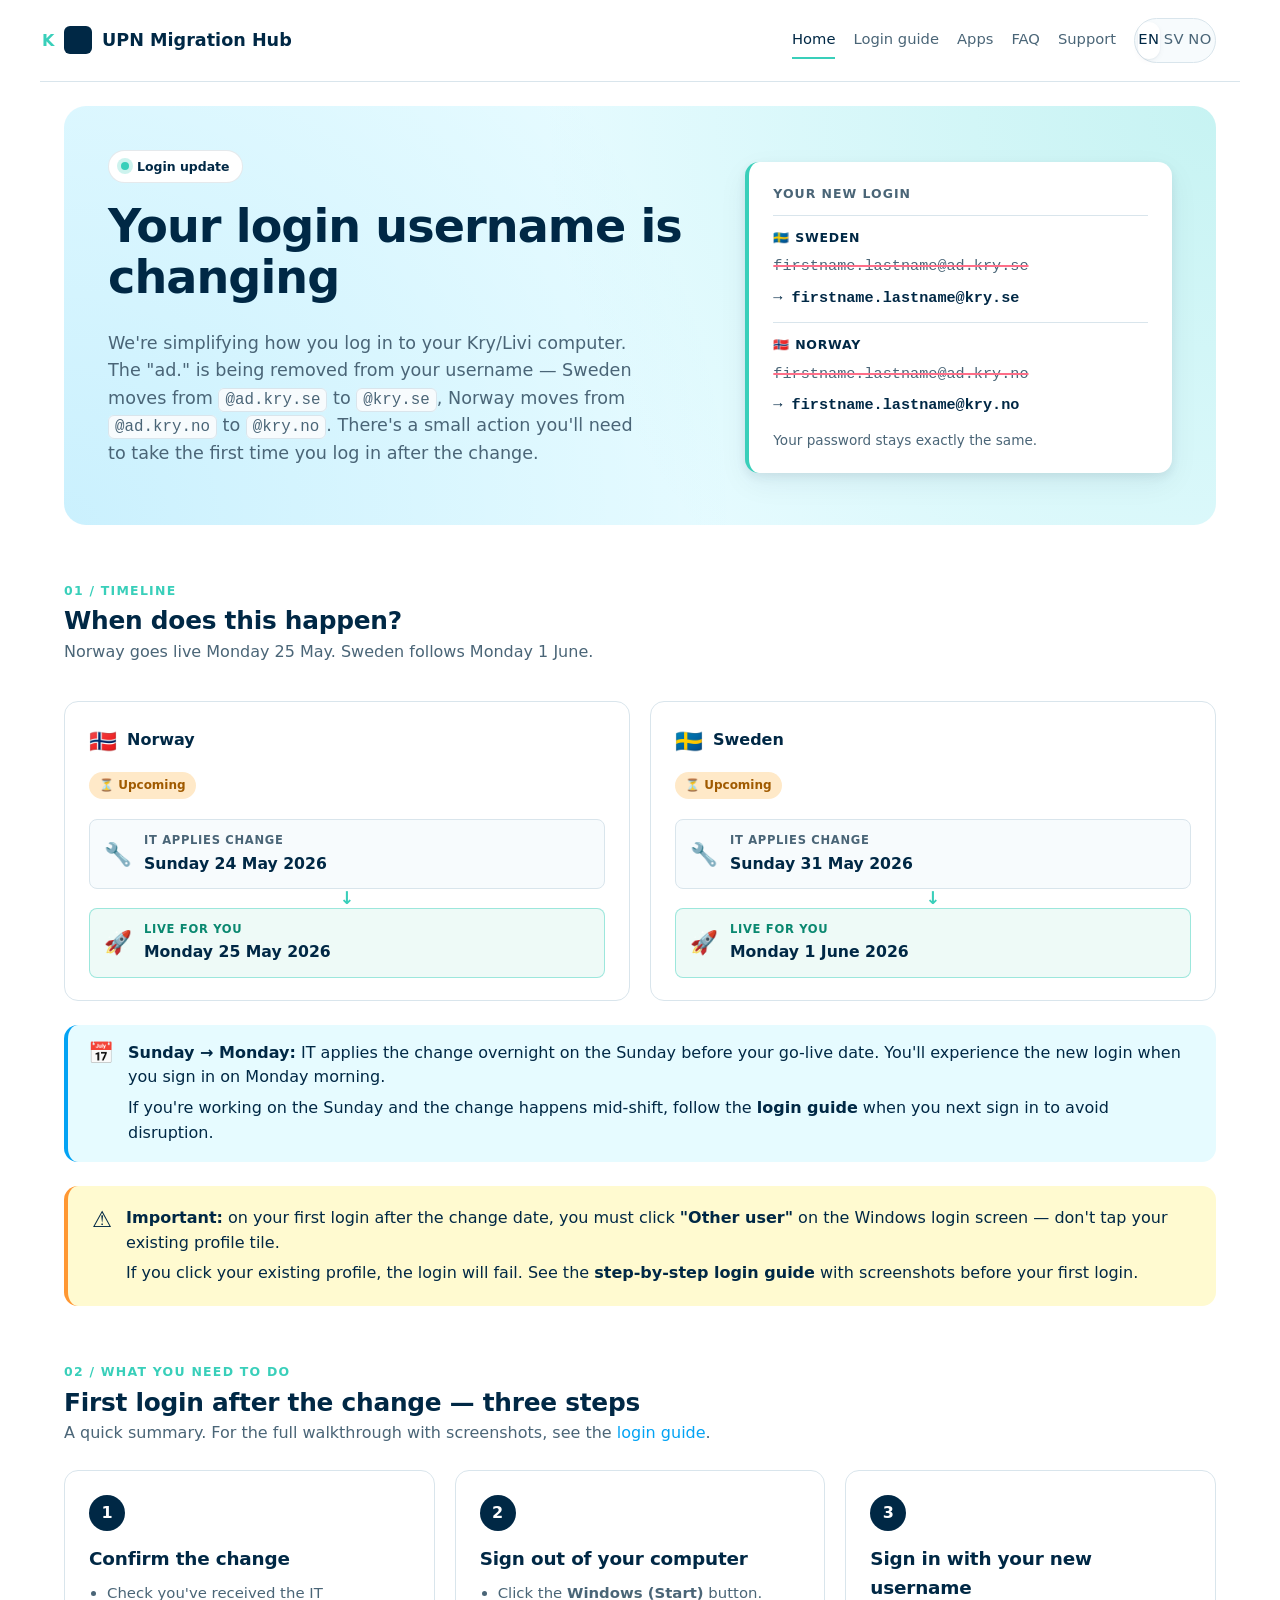
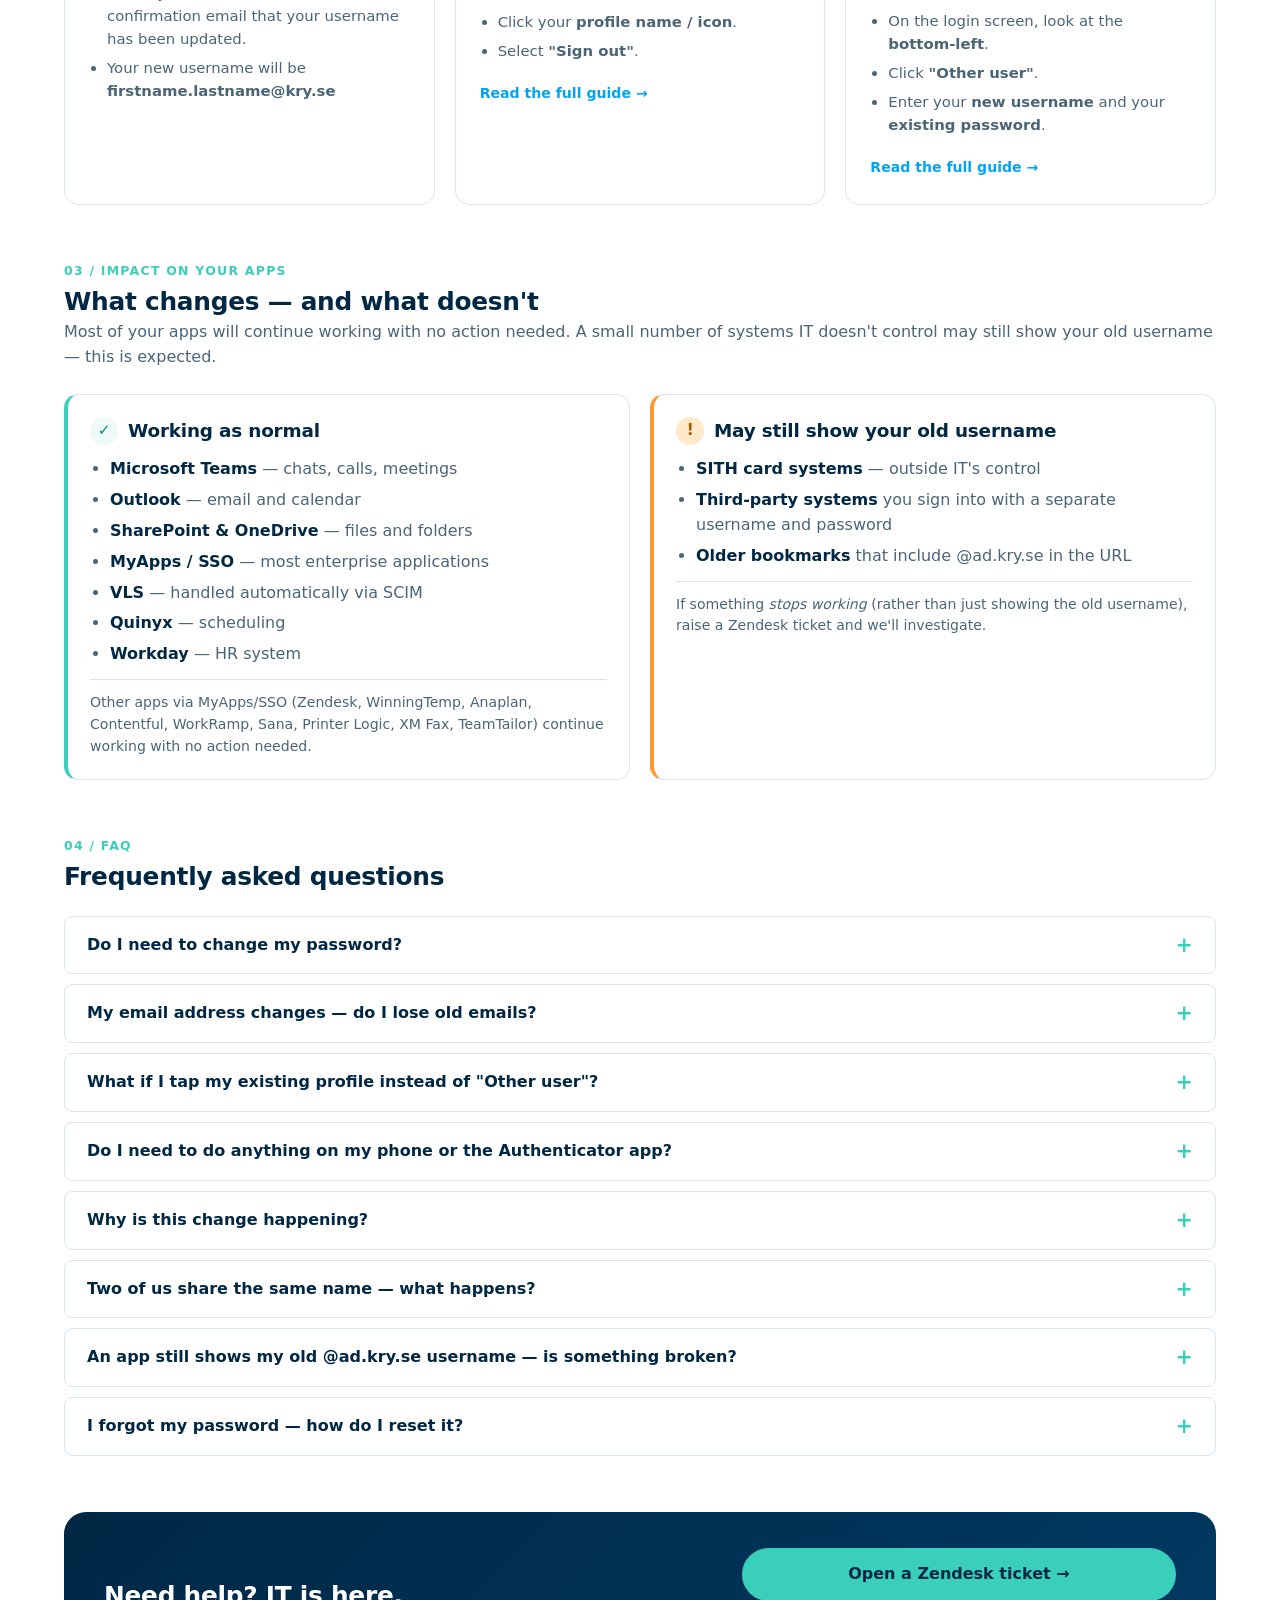
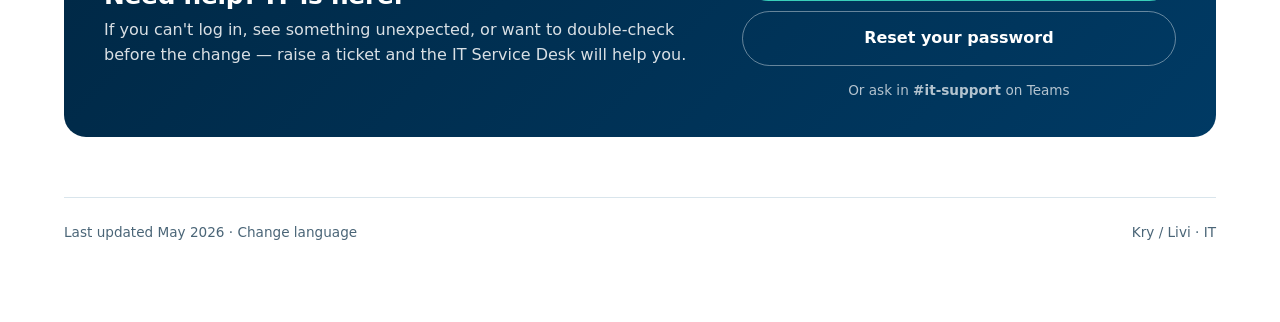
==== en/index.html @ 5ff1e895 "Build multilang UPN migration hub (EN / SV / NO) Restructured from a single English page into a prop" ====
<!DOCTYPE html>
<html lang="en">
<head>
<meta charset="UTF-8" />
<meta name="viewport" content="width=device-width, initial-scale=1.0" />
<title>Your login is changing — UPN Migration Hub | Kry/Livi</title>
<meta name="description" content="Information about Kry/Livi's UPN migration: what's changing, when it happens, and what you need to do." />
<meta name="robots" content="noindex,nofollow" />
<link rel="stylesheet" href="../assets/css/site.css" />
</head>
<body data-page="home" data-lang="en">

<nav class="site-nav">
  <a href="./" class="brand">UPN Migration Hub</a>
  <div class="nav-links">
    <a href="./" class="nav-home">Home</a>
    <a href="./login-guide.html" class="nav-login">Login guide</a>
    <a href="#systems">Apps</a>
    <a href="#faq">FAQ</a>
    <a href="#support">Support</a>
    <span class="lang-toggle" role="group" aria-label="Language">
      <a href="../en/" class="active">EN</a>
      <a href="../sv/">SV</a>
      <a href="../no/">NO</a>
    </span>
  </div>
</nav>

<div class="page-wrap">

  <!-- HERO -->
  <header class="hero">
    <div class="hero-grid">
      <div>
        <div class="eyebrow">Login update</div>
        <h1>Your login username is changing</h1>
        <p class="lead">
          We're simplifying how you log in to your Kry/Livi computer. The "ad." is being removed from your username — Sweden moves from <code>@ad.kry.se</code> to <code>@kry.se</code>, Norway moves from <code>@ad.kry.no</code> to <code>@kry.no</code>. There's a small action you'll need to take the first time you log in after the change.
        </p>
      </div>
      <div class="hero-key">
        <div class="label-row">Your new login</div>
        <div class="market-group">
          <div class="market-label">🇸🇪 Sweden</div>
          <div class="upn-line old">firstname.lastname@ad.kry.se</div>
          <div class="upn-line new">→ firstname.lastname@kry.se</div>
        </div>
        <div class="market-group">
          <div class="market-label">🇳🇴 Norway</div>
          <div class="upn-line old">firstname.lastname@ad.kry.no</div>
          <div class="upn-line new">→ firstname.lastname@kry.no</div>
        </div>
        <p class="pwd-note">Your password stays exactly the same.</p>
      </div>
    </div>
  </header>

  <!-- TIMELINE -->
  <section id="timeline">
    <div class="section-head">
      <div class="num">01 / TIMELINE</div>
      <h2>When does this happen?</h2>
      <p class="sub">Norway goes live Monday 25 May. Sweden follows Monday 1 June.</p>
    </div>

    <div class="status-row">
      <div class="country-card">
        <div class="flag-row">
          <span class="flag">🇳🇴</span>
          <span class="country-name">Norway</span>
        </div>
        <span class="status-pill">⏳ Upcoming</span>
        <div class="event-stack">
          <div class="event">
            <span class="event-icon">🔧</span>
            <div class="event-text">
              <span class="event-label">IT applies change</span>
              <span class="event-date">Sunday 24 May 2026</span>
            </div>
          </div>
          <div class="event-arrow">↓</div>
          <div class="event live">
            <span class="event-icon">🚀</span>
            <div class="event-text">
              <span class="event-label">Live for you</span>
              <span class="event-date">Monday 25 May 2026</span>
            </div>
          </div>
        </div>
      </div>
      <div class="country-card">
        <div class="flag-row">
          <span class="flag">🇸🇪</span>
          <span class="country-name">Sweden</span>
        </div>
        <span class="status-pill">⏳ Upcoming</span>
        <div class="event-stack">
          <div class="event">
            <span class="event-icon">🔧</span>
            <div class="event-text">
              <span class="event-label">IT applies change</span>
              <span class="event-date">Sunday 31 May 2026</span>
            </div>
          </div>
          <div class="event-arrow">↓</div>
          <div class="event live">
            <span class="event-icon">🚀</span>
            <div class="event-text">
              <span class="event-label">Live for you</span>
              <span class="event-date">Monday 1 June 2026</span>
            </div>
          </div>
        </div>
      </div>
    </div>

    <!-- SUNDAY/MONDAY NOTE -->
    <div class="info-note">
      <span class="info-note-icon">📅</span>
      <div>
        <p><strong>Sunday → Monday:</strong> IT applies the change overnight on the Sunday before your go-live date. You'll experience the new login when you sign in on Monday morning.</p>
        <p>If you're working on the Sunday and the change happens mid-shift, follow the <a href="./login-guide.html"><strong>login guide</strong></a> when you next sign in to avoid disruption.</p>
      </div>
    </div>
  </section>

  <!-- IMPORTANT CALLOUT -->
  <div class="callout">
    <span class="callout-icon">⚠️</span>
    <div>
      <p><strong>Important:</strong> on your first login after the change date, you must click <strong>"Other user"</strong> on the Windows login screen — don't tap your existing profile tile.</p>
      <p>If you click your existing profile, the login will fail. See the <a href="./login-guide.html"><strong>step-by-step login guide</strong></a> with screenshots before your first login.</p>
    </div>
  </div>

  <!-- ACTION STEPS -->
  <section id="steps">
    <div class="section-head">
      <div class="num">02 / WHAT YOU NEED TO DO</div>
      <h2>First login after the change — three steps</h2>
      <p class="sub">A quick summary. For the full walkthrough with screenshots, see the <a href="./login-guide.html">login guide</a>.</p>
    </div>

    <div class="steps">

      <div class="step">
        <div class="step-num">1</div>
        <h3>Confirm the change</h3>
        <ul>
          <li>Check you've received the IT confirmation email that your username has been updated.</li>
          <li>Your new username will be <strong>firstname.lastname@kry.se</strong></li>
        </ul>
      </div>

      <div class="step">
        <div class="step-num">2</div>
        <h3>Sign out of your computer</h3>
        <ul>
          <li>Click the <strong>Windows (Start)</strong> button.</li>
          <li>Click your <strong>profile name / icon</strong>.</li>
          <li>Select <strong>"Sign out"</strong>.</li>
        </ul>
        <a class="read-more" href="./login-guide.html#step-2">Read the full guide →</a>
      </div>

      <div class="step">
        <div class="step-num">3</div>
        <h3>Sign in with your new username</h3>
        <ul>
          <li>On the login screen, look at the <strong>bottom-left</strong>.</li>
          <li>Click <strong>"Other user"</strong>.</li>
          <li>Enter your <strong>new username</strong> and your <strong>existing password</strong>.</li>
        </ul>
        <a class="read-more" href="./login-guide.html#step-3">Read the full guide →</a>
      </div>

    </div>
  </section>

  <!-- APP IMPACT -->
  <section id="systems">
    <div class="section-head">
      <div class="num">03 / IMPACT ON YOUR APPS</div>
      <h2>What changes — and what doesn't</h2>
      <p class="sub">Most of your apps will continue working with no action needed. A small number of systems IT doesn't control may still show your old username — this is expected.</p>
    </div>

    <div class="impact-grid">
      <div class="impact-card good">
        <h3>
          <span class="impact-icon">✓</span>
          Working as normal
        </h3>
        <ul>
          <li><strong>Microsoft Teams</strong> — chats, calls, meetings</li>
          <li><strong>Outlook</strong> — email and calendar</li>
          <li><strong>SharePoint &amp; OneDrive</strong> — files and folders</li>
          <li><strong>MyApps / SSO</strong> — most enterprise applications</li>
          <li><strong>VLS</strong> — handled automatically via SCIM</li>
          <li><strong>Quinyx</strong> — scheduling</li>
          <li><strong>Workday</strong> — HR system</li>
        </ul>
        <p class="note">Other apps via MyApps/SSO (Zendesk, WinningTemp, Anaplan, Contentful, WorkRamp, Sana, Printer Logic, XM Fax, TeamTailor) continue working with no action needed.</p>
      </div>

      <div class="impact-card warn">
        <h3>
          <span class="impact-icon">!</span>
          May still show your old username
        </h3>
        <ul>
          <li><strong>SITH card systems</strong> — outside IT's control</li>
          <li><strong>Third-party systems</strong> you sign into with a separate username and password</li>
          <li><strong>Older bookmarks</strong> that include @ad.kry.se in the URL</li>
        </ul>
        <p class="note">If something <em>stops working</em> (rather than just showing the old username), raise a Zendesk ticket and we'll investigate.</p>
      </div>
    </div>
  </section>

  <!-- FAQ -->
  <section id="faq">
    <div class="section-head">
      <div class="num">04 / FAQ</div>
      <h2>Frequently asked questions</h2>
    </div>

    <div class="faq-list">

      <details class="faq-item">
        <summary>Do I need to change my password?</summary>
        <div class="faq-body">No. Your password stays exactly the same. Only the part after the "@" symbol in your username changes. If you do need to reset your password at any point, you can use <a href="https://aka.ms/sspr" target="_top" rel="noopener">Self-Service Password Reset (aka.ms/sspr)</a>.</div>
      </details>

      <details class="faq-item">
        <summary>My email address changes — do I lose old emails?</summary>
        <div class="faq-body">No. Your mailbox, calendar, contacts and all historic emails are kept. The old <code>@ad.kry.se</code> address is kept as a secondary address so emails sent to your old address will still arrive in the same inbox.</div>
      </details>

      <details class="faq-item">
        <summary>What if I tap my existing profile instead of "Other user"?</summary>
        <div class="faq-body">The login will fail. Sign out and start again — this time, click "Other user" at the bottom-left and enter your new username (<code>firstname.lastname@kry.se</code>). The full walkthrough with screenshots is on the <a href="./login-guide.html">login guide page</a>.</div>
      </details>

      <details class="faq-item">
        <summary>Do I need to do anything on my phone or the Authenticator app?</summary>
        <div class="faq-body">In most cases, no. You may be prompted to re-authenticate once in Teams or Outlook mobile — sign in with your new username when prompted.</div>
      </details>

      <details class="faq-item">
        <summary>Why is this change happening?</summary>
        <div class="faq-body">It simplifies your login: one consistent address (<code>@kry.se</code> / <code>@kry.no</code>) that matches your email. It also tidies up our identity setup behind the scenes, reducing confusion when working with external partners and connecting new applications.</div>
      </details>

      <details class="faq-item">
        <summary>Two of us share the same name — what happens?</summary>
        <div class="faq-body">A small number of users have a name conflict in the new domain. IT will contact you personally before your migration to agree the new username. You don't need to do anything until contacted.</div>
      </details>

      <details class="faq-item">
        <summary>An app still shows my old @ad.kry.se username — is something broken?</summary>
        <div class="faq-body">Probably not. Some third-party systems (especially anything outside Microsoft and your SSO) keep their own copy of your username. These can't always be updated by IT. If the app still works, no action is needed. If it stops working, raise a Zendesk ticket and we'll investigate.</div>
      </details>

      <details class="faq-item">
        <summary>I forgot my password — how do I reset it?</summary>
        <div class="faq-body">Use <a href="https://aka.ms/sspr" target="_top" rel="noopener">aka.ms/sspr</a> — Microsoft's Self-Service Password Reset. You'll verify via Authenticator app or backup method, then set a new password. Works whether your username is the old or new one.</div>
      </details>

    </div>
  </section>

  <!-- SUPPORT -->
  <section id="support">
    <div class="support-banner">
      <div>
        <h2>Need help? IT is here.</h2>
        <p>If you can't log in, see something unexpected, or want to double-check before the change — raise a ticket and the IT Service Desk will help you.</p>
      </div>
      <div class="support-cta">
        <a href="https://ask-it.kry.se/hc/en-us" target="_top" rel="noopener" class="btn">Open a Zendesk ticket →</a>
        <a href="https://aka.ms/sspr" target="_top" rel="noopener" class="btn btn-outline">Reset your password</a>
        <div class="teams-note">Or ask in <strong>#it-support</strong> on Teams</div>
      </div>
    </div>
  </section>

  <footer class="site-footer">
    <div>Last updated May 2026 · <a href="/?picker=1">Change language</a></div>
    <div>Kry / Livi · IT</div>
  </footer>

</div>

</body>
</html>
---- assets/css/site.css ----
/* =============================================================================
   Kry/Livi UPN Migration Hub — shared stylesheet
   Brand tokens lifted from upn_migration_hub.html mock.
   Used by /en/, /sv/, /no/ pages.
   ============================================================================= */

:root {
  /* Brand palette */
  --blue-900: #002845;
  --blue-500: #03A3F4;
  --blue-100: #E6FBFF;
  --primary-500: #39CFBA;
  --primary-100: #EEFAF7;
  --pink-500: #FE6F89;
  --orange-500: #FF9732;
  --orange-100: #FFE9C8;
  --yellow-100: #FFFAD0;
  --yellow-500: #FBD100;

  /* Surface + text */
  --text: #002845;
  --text-muted: #4a6577;
  --bg: #ffffff;
  --bg-soft: #f7fbfd;
  --border: #d9e5ec;

  /* Geometry */
  --radius-sm: 8px;
  --radius-md: 14px;
  --radius-lg: 22px;
  --shadow-sm: 0 1px 2px rgba(0, 40, 69, 0.06), 0 2px 6px rgba(0, 40, 69, 0.04);
  --shadow-md: 0 4px 10px rgba(0, 40, 69, 0.08), 0 10px 30px rgba(0, 40, 69, 0.06);

  /* Typography (no CDN fonts — system fallbacks only) */
  --font-display: "Inter Tight", "Segoe UI", system-ui, sans-serif;
  --font-body: "Inter", "Segoe UI", system-ui, sans-serif;
  --font-mono: "JetBrains Mono", "SF Mono", Consolas, monospace;
}

* { box-sizing: border-box; }
html, body {
  margin: 0;
  padding: 0;
  font-family: var(--font-body);
  color: var(--text);
  background: var(--bg);
  line-height: 1.55;
  -webkit-font-smoothing: antialiased;
}

h1, h2, h3, h4 {
  font-family: var(--font-display);
  font-weight: 600;
  letter-spacing: -0.01em;
  color: var(--blue-900);
  margin: 0 0 0.6em;
}
h1 { font-size: clamp(2rem, 3.6vw, 3rem); line-height: 1.1; letter-spacing: -0.02em; }
h2 { font-size: 1.55rem; line-height: 1.2; margin-top: 0; }
h3 { font-size: 1.15rem; }

p { margin: 0 0 1em; }

a { color: var(--blue-500); text-decoration: none; font-weight: 500; }
a:hover { text-decoration: underline; }

code {
  font-family: var(--font-mono);
  background: var(--bg-soft);
  border: 1px solid var(--border);
  padding: 2px 6px;
  border-radius: 6px;
  font-size: 0.9em;
}

/* =============================================================================
   Layout
   ============================================================================= */

.page-wrap {
  max-width: 1200px;
  margin: 0 auto;
  padding: 0 24px 80px;
}

/* =============================================================================
   Site nav (top bar)
   ============================================================================= */

.site-nav {
  max-width: 1200px;
  margin: 0 auto;
  padding: 18px 24px;
  display: flex;
  align-items: center;
  gap: 24px;
  border-bottom: 1px solid var(--border);
  flex-wrap: wrap;
}
.site-nav .brand {
  font-family: var(--font-display);
  font-weight: 700;
  color: var(--blue-900);
  font-size: 1.1rem;
  text-decoration: none;
  display: inline-flex;
  align-items: center;
  gap: 10px;
}
.site-nav .brand::before {
  content: "";
  width: 28px; height: 28px;
  background: var(--blue-900);
  border-radius: 6px;
  display: inline-block;
  position: relative;
}
.site-nav .brand::after {
  content: "K";
  position: absolute;
  margin-left: -22px;
  margin-top: 1px;
  color: var(--primary-500);
  font-weight: 700;
  font-size: 1rem;
}
.site-nav .nav-links {
  display: flex;
  gap: 18px;
  margin-left: auto;
  flex-wrap: wrap;
  align-items: center;
}
.site-nav .nav-links a {
  color: var(--text-muted);
  font-size: 0.92rem;
  font-weight: 500;
  text-decoration: none;
  padding: 6px 0;
  border-bottom: 2px solid transparent;
  transition: color 0.15s, border-color 0.15s;
}
.site-nav .nav-links a:hover {
  color: var(--blue-900);
  text-decoration: none;
}
body[data-page="home"] .nav-links a.nav-home,
body[data-page="login-guide"] .nav-links a.nav-login {
  color: var(--blue-900);
  border-bottom-color: var(--primary-500);
}

/* Language toggle */
.lang-toggle {
  display: inline-flex;
  gap: 4px;
  background: var(--bg-soft);
  border: 1px solid var(--border);
  border-radius: 999px;
  padding: 3px;
}
.lang-toggle a {
  display: inline-block;
  padding: 4px 10px;
  border-radius: 999px;
  font-size: 0.78rem;
  font-weight: 600;
  text-decoration: none;
  color: var(--text-muted);
  letter-spacing: 0.04em;
}
.lang-toggle a:hover {
  color: var(--blue-900);
  text-decoration: none;
}
.lang-toggle a.active {
  background: white;
  color: var(--blue-900);
  box-shadow: var(--shadow-sm);
}

/* =============================================================================
   Hero
   ============================================================================= */

.hero {
  padding: 44px 44px 40px;
  border-radius: var(--radius-lg);
  background:
    radial-gradient(circle at 100% 0%, rgba(57, 207, 186, 0.18), transparent 55%),
    radial-gradient(circle at 0% 100%, rgba(3, 163, 244, 0.12), transparent 55%),
    var(--blue-100);
  position: relative;
  overflow: hidden;
  margin-top: 24px;
}
.hero-grid {
  display: grid;
  grid-template-columns: 1.4fr 1fr;
  gap: 40px;
  align-items: center;
}
@media (max-width: 820px) {
  .hero-grid { grid-template-columns: 1fr; }
  .hero { padding: 32px 24px; }
}

.eyebrow {
  display: inline-flex; align-items: center; gap: 8px;
  font-size: 0.78rem; font-weight: 600;
  color: var(--blue-900);
  background: white;
  padding: 6px 12px; border-radius: 999px;
  margin-bottom: 18px;
  border: 1px solid rgba(0, 40, 69, 0.1);
}
.eyebrow::before {
  content: ""; width: 8px; height: 8px;
  background: var(--primary-500); border-radius: 50%;
  display: inline-block;
  box-shadow: 0 0 0 4px rgba(57, 207, 186, 0.25);
}

.hero p.lead {
  font-size: 1.1rem; color: var(--text-muted); max-width: 540px;
}

.hero-key {
  background: white;
  padding: 22px 24px;
  border-radius: var(--radius-md);
  box-shadow: var(--shadow-md);
  border-left: 4px solid var(--primary-500);
}
.hero-key .label-row {
  font-size: 0.78rem; text-transform: uppercase; letter-spacing: 0.08em;
  color: var(--text-muted); font-weight: 600; margin-bottom: 8px;
}
.hero-key .upn-line {
  font-family: var(--font-mono);
  font-size: 0.95rem;
  word-break: break-all;
  margin: 8px 0;
}
.hero-key .upn-line.old {
  color: var(--text-muted);
  text-decoration: line-through;
  text-decoration-color: var(--pink-500);
  text-decoration-thickness: 2px;
}
.hero-key .upn-line.new {
  color: var(--blue-900);
  font-weight: 600;
}
.hero-key .arrow { color: var(--primary-500); font-weight: 700; margin: 4px 0; font-size: 1.1rem; }
.hero-key .pwd-note {
  font-size: 0.85rem; color: var(--text-muted); margin: 12px 0 0;
}
.hero-key .market-group { margin: 12px 0; padding-top: 12px; border-top: 1px solid var(--border); }
.hero-key .market-group:first-of-type { border-top: 0; padding-top: 0; }
.hero-key .market-label {
  font-size: 0.78rem; font-weight: 600; color: var(--blue-900);
  text-transform: uppercase; letter-spacing: 0.06em;
  margin-bottom: 4px;
}

/* =============================================================================
   Country / timeline cards
   ============================================================================= */

.status-row {
  display: grid;
  grid-template-columns: 1fr 1fr;
  gap: 20px;
  margin-top: 36px;
}
@media (max-width: 720px) { .status-row { grid-template-columns: 1fr; } }
.status-row.solo {
  grid-template-columns: minmax(0, 480px);
  justify-content: center;
}

.country-card {
  padding: 22px 24px;
  border-radius: var(--radius-md);
  border: 1px solid var(--border);
  background: white;
  display: flex;
  flex-direction: column;
  gap: 6px;
}
.country-card .flag-row {
  display: flex; align-items: center; gap: 10px;
  margin-bottom: 4px;
}
.country-card .flag { font-size: 1.4rem; }
.country-card .country-name {
  font-weight: 600; color: var(--blue-900);
}
.country-card .status-pill {
  display: inline-flex; align-items: center; gap: 6px;
  font-size: 0.75rem; font-weight: 600;
  padding: 4px 10px; border-radius: 999px;
  background: var(--orange-100); color: #a05a00;
  width: fit-content;
  margin-top: 4px;
}
.country-card.complete .status-pill {
  background: var(--primary-100); color: #0a8870;
}
.country-card .date-line {
  font-size: 1.4rem; font-weight: 600; color: var(--blue-900);
  font-family: var(--font-display);
  margin-top: 6px;
}
.country-card .meta-line {
  font-size: 0.88rem; color: var(--text-muted);
}

/* Event-stack — visualises the Sun → Mon rhythm */
.country-card .event-stack {
  margin-top: 14px;
  display: flex;
  flex-direction: column;
  gap: 6px;
}
.country-card .event {
  display: flex;
  gap: 12px;
  padding: 12px 14px;
  background: var(--bg-soft);
  border: 1px solid var(--border);
  border-radius: var(--radius-sm);
  align-items: center;
}
.country-card .event.live {
  background: var(--primary-100);
  border-color: rgba(57, 207, 186, 0.45);
}
.country-card .event-icon {
  font-size: 1.4rem;
  line-height: 1;
  flex-shrink: 0;
}
.country-card .event-text { flex: 1; }
.country-card .event-label {
  font-size: 0.72rem;
  font-weight: 700;
  text-transform: uppercase;
  letter-spacing: 0.06em;
  color: var(--text-muted);
  display: block;
}
.country-card .event-date {
  font-size: 0.98rem;
  font-weight: 600;
  color: var(--blue-900);
  font-family: var(--font-display);
  margin-top: 2px;
  display: block;
}
.country-card .event.live .event-label { color: #0a8870; }
.country-card .event-arrow {
  text-align: center;
  color: var(--primary-500);
  font-size: 1.1rem;
  font-weight: 700;
  line-height: 0.6;
  margin: -2px 0;
}

/* =============================================================================
   Sections
   ============================================================================= */

section { margin-top: 56px; }
.section-head { margin-bottom: 24px; }
.section-head .num {
  font-size: 0.78rem; font-weight: 700;
  color: var(--primary-500);
  letter-spacing: 0.1em;
  margin-bottom: 6px;
}
.section-head h2 { margin-bottom: 4px; }
.section-head .sub { color: var(--text-muted); }

/* =============================================================================
   Important callout
   ============================================================================= */

.callout {
  margin-top: 24px;
  padding: 20px 24px;
  border-radius: var(--radius-md);
  background: var(--yellow-100);
  border-left: 4px solid var(--orange-500);
  display: flex;
  gap: 14px;
  align-items: flex-start;
}
.callout-icon {
  font-size: 1.4rem;
  line-height: 1;
  margin-top: 2px;
}
.callout strong { color: var(--blue-900); }
.callout p { margin: 0; }
.callout p + p { margin-top: 6px; }

/* Softer information note — for timing/scheduling info that's not a warning */
.info-note {
  margin-top: 24px;
  padding: 16px 20px;
  border-radius: var(--radius-md);
  background: var(--blue-100);
  border-left: 4px solid var(--blue-500);
  display: flex;
  gap: 14px;
  align-items: flex-start;
}
.info-note-icon { font-size: 1.3rem; line-height: 1; margin-top: 2px; }
.info-note strong { color: var(--blue-900); }
.info-note p { margin: 0; }
.info-note p + p { margin-top: 6px; }

/* =============================================================================
   Action steps (3-up)
   ============================================================================= */

.steps {
  display: grid;
  grid-template-columns: repeat(3, 1fr);
  gap: 20px;
}
@media (max-width: 820px) { .steps { grid-template-columns: 1fr; } }

.step {
  background: white;
  border: 1px solid var(--border);
  border-radius: var(--radius-md);
  padding: 24px;
  position: relative;
}
.step .step-num {
  width: 36px; height: 36px;
  background: var(--blue-900); color: white;
  border-radius: 50%;
  display: inline-flex; align-items: center; justify-content: center;
  font-weight: 600; font-family: var(--font-display);
  margin-bottom: 14px;
}
.step h3 { margin-bottom: 8px; }
.step ul { padding-left: 18px; margin: 0; color: var(--text-muted); font-size: 0.93rem; }
.step ul li { margin-bottom: 6px; }
.step .read-more {
  display: inline-block;
  margin-top: 14px;
  font-size: 0.88rem;
  font-weight: 600;
  color: var(--blue-500);
}

/* =============================================================================
   App impact cards
   ============================================================================= */

.impact-grid {
  display: grid;
  grid-template-columns: 1fr 1fr;
  gap: 20px;
}
@media (max-width: 720px) { .impact-grid { grid-template-columns: 1fr; } }

.impact-card {
  padding: 22px;
  border-radius: var(--radius-md);
  background: white;
  border: 1px solid var(--border);
}
.impact-card.good { border-left: 4px solid var(--primary-500); }
.impact-card.warn { border-left: 4px solid var(--orange-500); }
.impact-card h3 {
  display: flex; align-items: center; gap: 10px;
  margin-bottom: 12px;
}
.impact-icon {
  width: 28px; height: 28px;
  border-radius: 50%;
  display: inline-flex; align-items: center; justify-content: center;
  font-weight: 700; font-size: 0.95rem;
  flex-shrink: 0;
}
.good .impact-icon { background: var(--primary-100); color: #0a8870; }
.warn .impact-icon { background: var(--orange-100); color: #a05a00; }
.impact-card ul { padding-left: 20px; color: var(--text-muted); margin: 0; }
.impact-card ul li { margin-bottom: 6px; }
.impact-card ul li strong { color: var(--blue-900); font-weight: 600; }
.impact-card p.note {
  margin: 12px 0 0;
  padding-top: 12px;
  border-top: 1px solid var(--border);
  font-size: 0.88rem;
  color: var(--text-muted);
}

/* =============================================================================
   FAQ collapsibles
   ============================================================================= */

.faq-list { display: flex; flex-direction: column; gap: 10px; }
details.faq-item {
  background: white;
  border: 1px solid var(--border);
  border-radius: var(--radius-sm);
  overflow: hidden;
  transition: box-shadow 0.2s;
}
details.faq-item[open] {
  box-shadow: var(--shadow-sm);
  border-color: var(--primary-500);
}
details.faq-item summary {
  padding: 16px 22px;
  cursor: pointer;
  font-weight: 600;
  color: var(--blue-900);
  list-style: none;
  display: flex; justify-content: space-between; align-items: center;
  gap: 16px;
}
details.faq-item summary::-webkit-details-marker { display: none; }
details.faq-item summary::after {
  content: "+";
  font-size: 1.3rem;
  color: var(--primary-500);
  transition: transform 0.2s;
  line-height: 1;
}
details.faq-item[open] summary::after { content: "−"; }
details.faq-item .faq-body {
  padding: 0 22px 18px;
  color: var(--text-muted);
}

/* =============================================================================
   Support CTA banner
   ============================================================================= */

.support-banner {
  background: linear-gradient(135deg, var(--blue-900), #003a64);
  color: white;
  border-radius: var(--radius-lg);
  padding: 36px 40px;
  display: grid;
  grid-template-columns: 1.4fr 1fr;
  gap: 30px;
  align-items: center;
}
@media (max-width: 720px) {
  .support-banner { grid-template-columns: 1fr; padding: 28px 24px; }
}
.support-banner h2 { color: white; margin: 0 0 8px; }
.support-banner p { color: rgba(255, 255, 255, 0.85); margin: 0; }
.support-cta {
  display: flex; flex-direction: column; gap: 10px;
}
.support-cta a.btn {
  display: inline-flex; align-items: center; justify-content: center; gap: 10px;
  padding: 14px 22px;
  background: var(--primary-500);
  color: var(--blue-900);
  border-radius: 999px;
  font-weight: 600;
  text-decoration: none;
  transition: transform 0.15s;
}
.support-cta a.btn:hover { transform: translateY(-1px); text-decoration: none; }
.support-cta a.btn-outline {
  background: transparent;
  color: white;
  border: 1.5px solid rgba(255, 255, 255, 0.4);
}
.support-cta .teams-note {
  font-size: 0.85rem;
  color: rgba(255, 255, 255, 0.7);
  margin-top: 4px;
  text-align: center;
}

/* =============================================================================
   Footer
   ============================================================================= */

footer.site-footer {
  margin-top: 60px;
  padding-top: 24px;
  border-top: 1px solid var(--border);
  color: var(--text-muted);
  font-size: 0.85rem;
  display: flex;
  justify-content: space-between;
  flex-wrap: wrap;
  gap: 12px;
}
footer.site-footer a {
  color: var(--text-muted);
  font-weight: 500;
}
footer.site-footer a:hover {
  color: var(--blue-900);
}

/* =============================================================================
   Login guide page
   ============================================================================= */

.guide-step {
  margin-top: 36px;
  display: grid;
  grid-template-columns: 1fr 1fr;
  gap: 32px;
  align-items: start;
  background: white;
  border: 1px solid var(--border);
  border-radius: var(--radius-md);
  padding: 28px;
}
@media (max-width: 820px) { .guide-step { grid-template-columns: 1fr; } }

.guide-step .guide-num {
  display: inline-flex;
  width: 44px; height: 44px;
  border-radius: 50%;
  background: var(--blue-900);
  color: white;
  font-family: var(--font-display);
  font-weight: 600;
  align-items: center; justify-content: center;
  font-size: 1.1rem;
  margin-bottom: 14px;
}
.guide-step h3 { margin-bottom: 12px; }
.guide-step ol {
  padding-left: 20px;
  color: var(--text);
  line-height: 1.7;
}
.guide-step ol li { margin-bottom: 8px; }
.guide-step .screenshot {
  background: var(--bg-soft);
  border: 1px solid var(--border);
  border-radius: var(--radius-sm);
  padding: 12px;
  overflow: hidden;
}
.guide-step .screenshot img {
  width: 100%;
  height: auto;
  display: block;
  border-radius: 6px;
}
.guide-step .screenshot .caption {
  font-size: 0.82rem;
  color: var(--text-muted);
  margin-top: 8px;
  text-align: center;
}

.back-home {
  display: inline-flex;
  align-items: center;
  gap: 8px;
  margin-top: 36px;
  padding: 10px 18px;
  border-radius: 999px;
  background: var(--bg-soft);
  border: 1px solid var(--border);
  color: var(--blue-900);
  font-weight: 500;
  text-decoration: none;
}
.back-home:hover { background: white; text-decoration: none; }

/* =============================================================================
   Print stylesheet — login guide friendly for IT desk
   ============================================================================= */

@media print {
  .site-nav, .lang-toggle, footer.site-footer, .back-home {
    display: none !important;
  }
  body { background: white; color: black; }
  .page-wrap { max-width: 100%; padding: 0; }
  .guide-step {
    border: 1px solid #999;
    box-shadow: none;
    page-break-inside: avoid;
    margin-top: 20px;
  }
  details.faq-item { box-shadow: none; }
  details.faq-item .faq-body { display: block !important; }
  details.faq-item summary::after { display: none; }
  a { color: black; text-decoration: underline; }
}
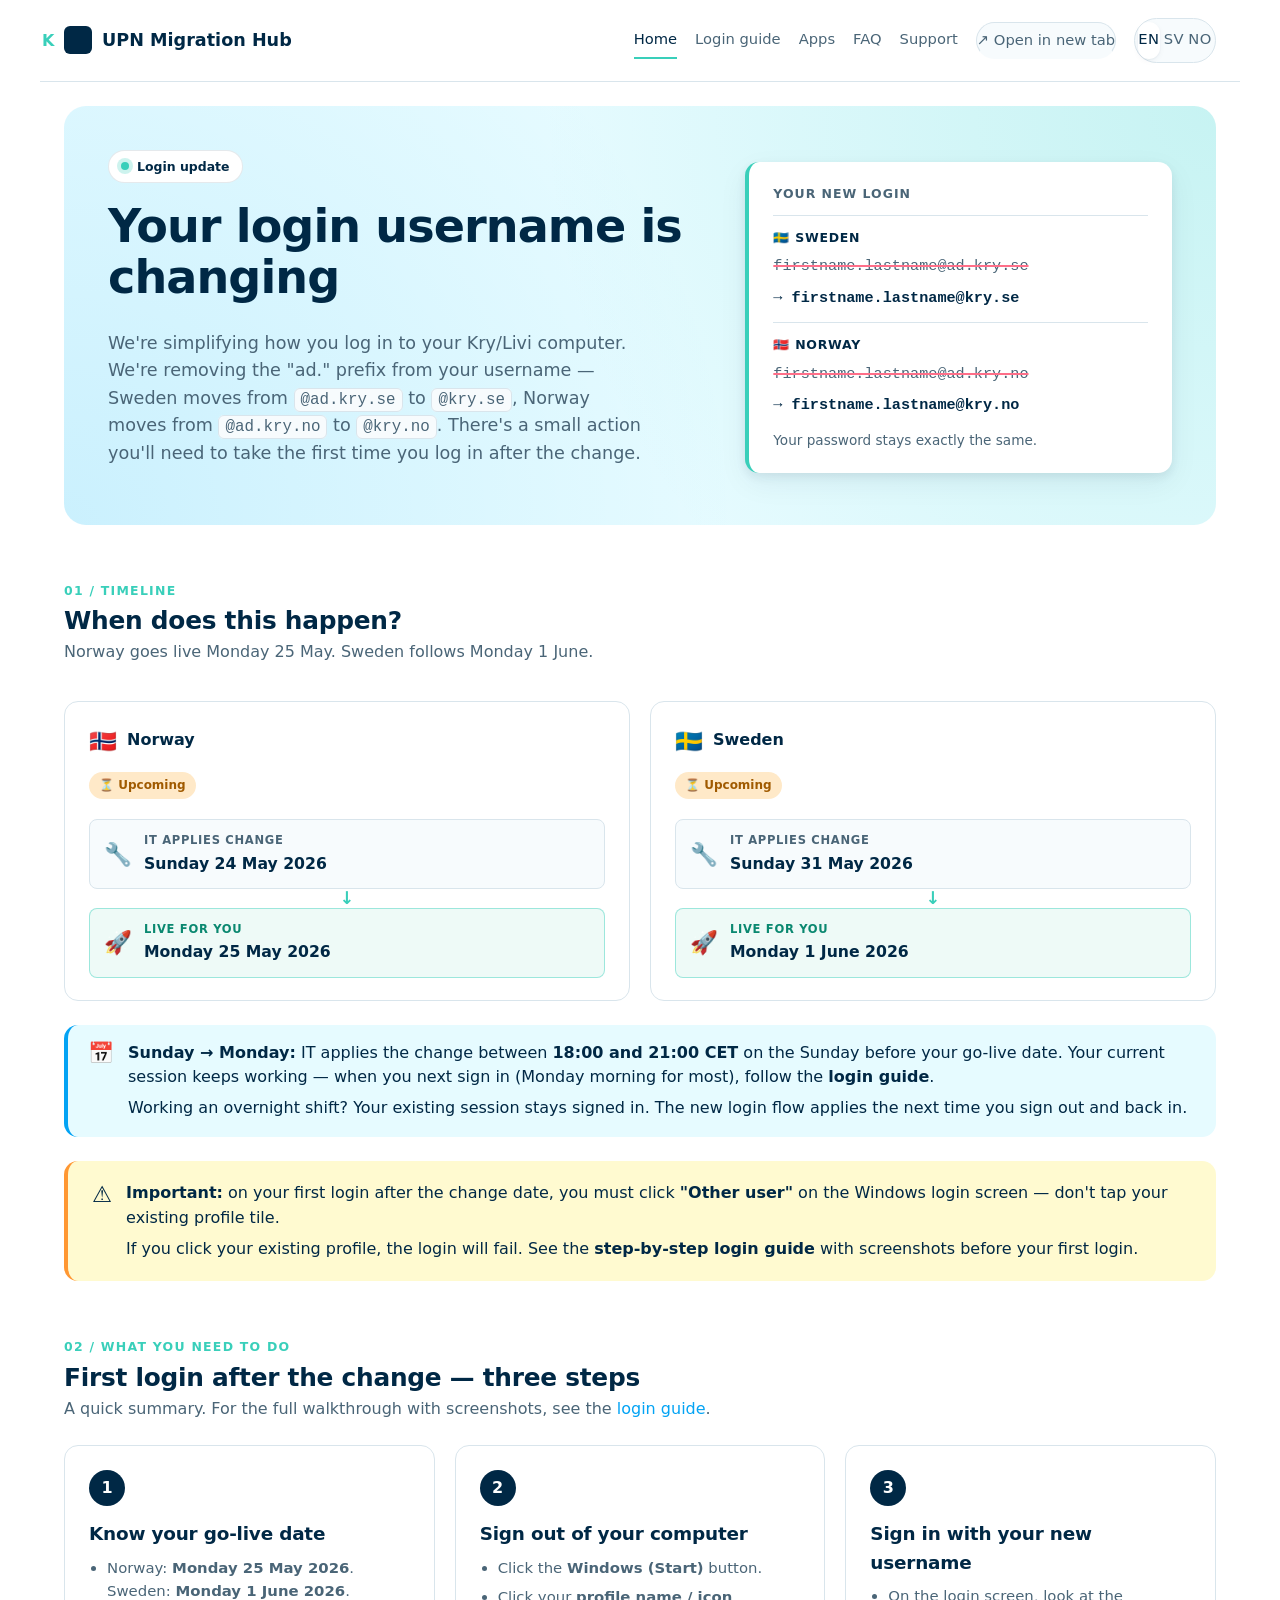
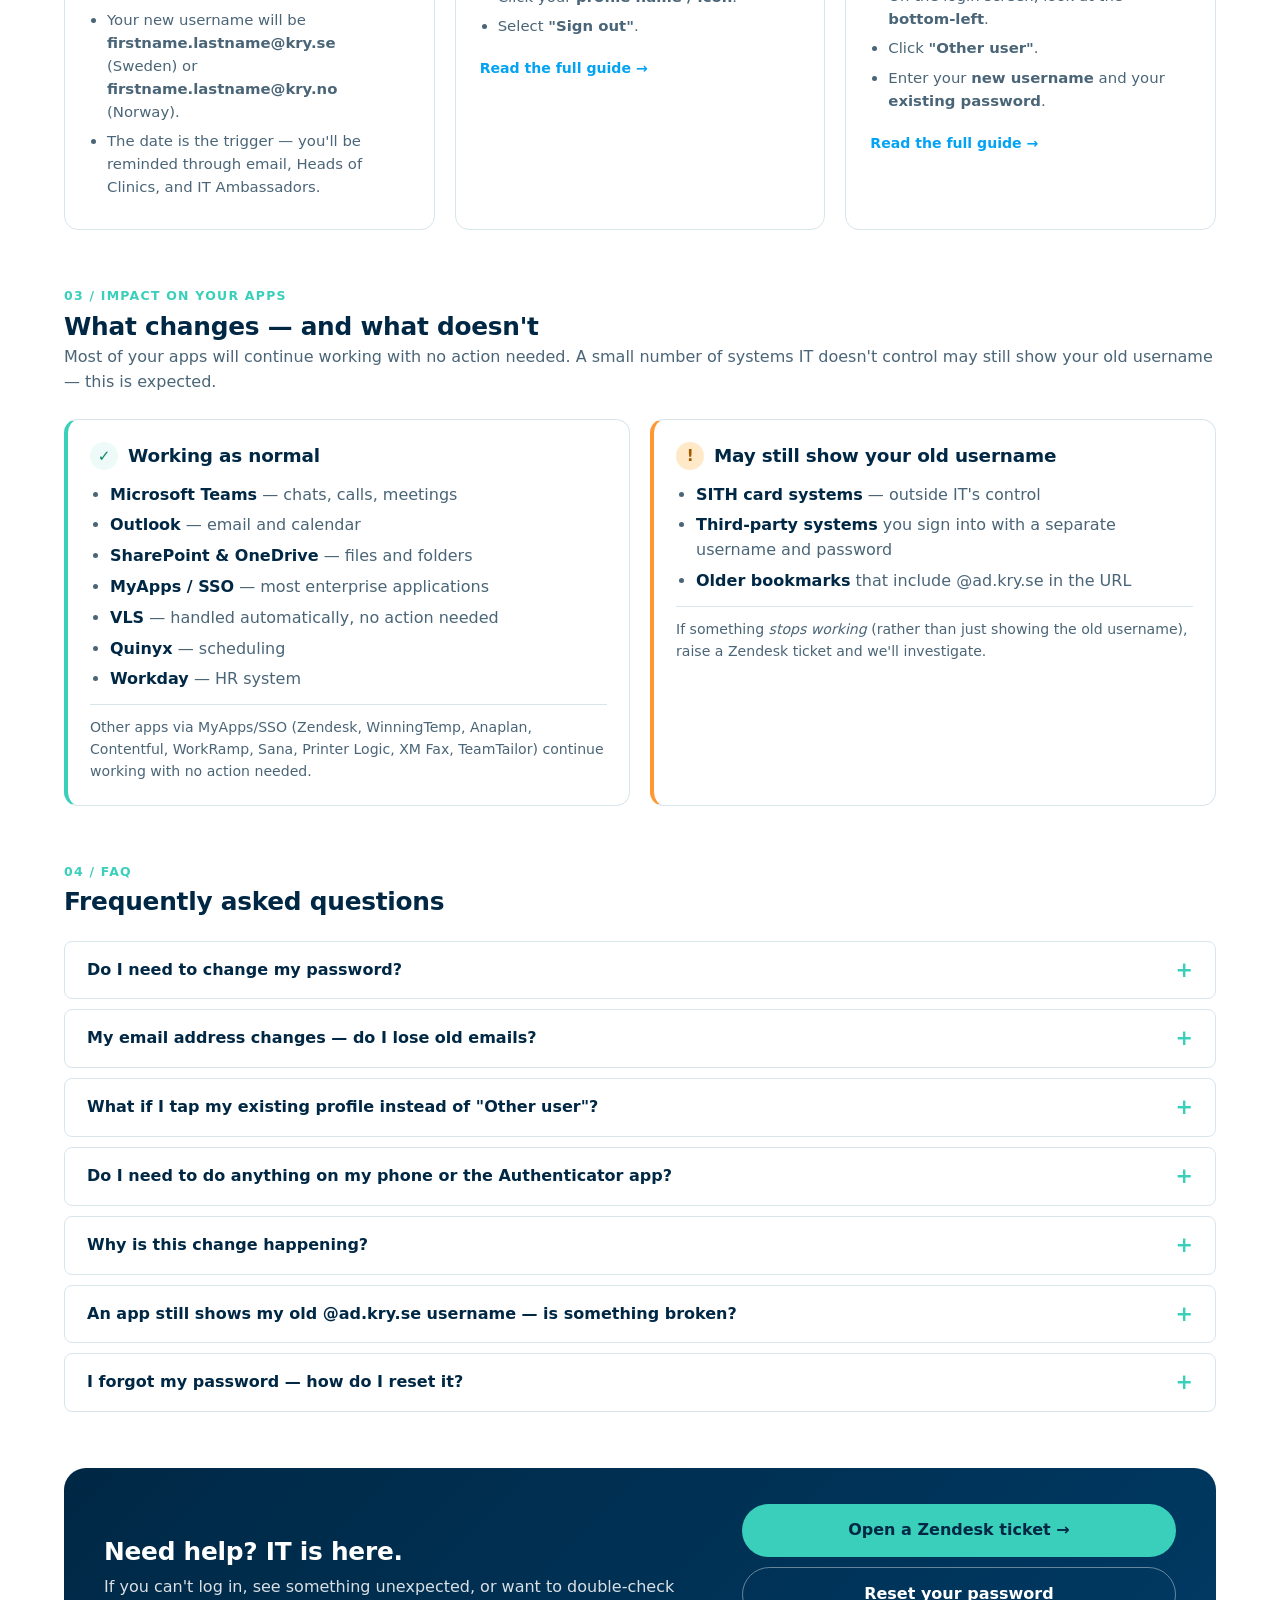
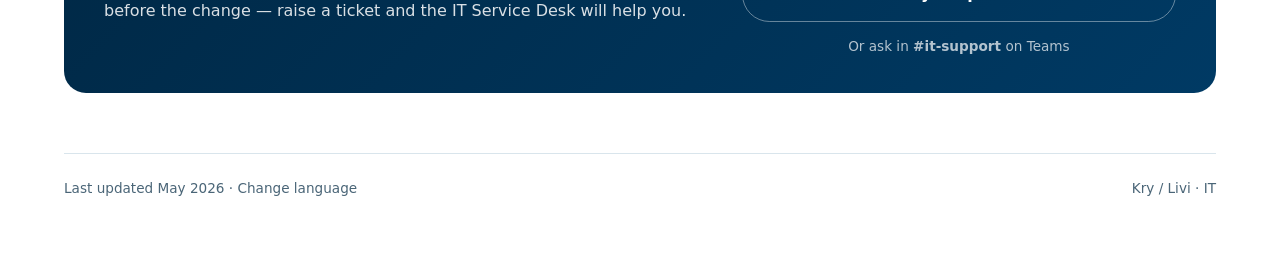
==== commit 9fed7f52: "Round 3 polish: Step 1, MFA, SCIM, timezone, new-tab link Applies the polish round agreed after the " ====
--- a/en/index.html
+++ b/en/index.html
@@ -18,6 +18,7 @@
     <a href="#systems">Apps</a>
     <a href="#faq">FAQ</a>
     <a href="#support">Support</a>
+    <a href="./" target="_blank" rel="noopener" class="new-tab" title="Open this page in a new browser tab">↗ Open in new tab</a>
     <span class="lang-toggle" role="group" aria-label="Language">
       <a href="../en/" class="active">EN</a>
       <a href="../sv/">SV</a>
@@ -35,7 +36,7 @@
         <div class="eyebrow">Login update</div>
         <h1>Your login username is changing</h1>
         <p class="lead">
-          We're simplifying how you log in to your Kry/Livi computer. The "ad." is being removed from your username — Sweden moves from <code>@ad.kry.se</code> to <code>@kry.se</code>, Norway moves from <code>@ad.kry.no</code> to <code>@kry.no</code>. There's a small action you'll need to take the first time you log in after the change.
+          We're simplifying how you log in to your Kry/Livi computer. We're removing the "ad." prefix from your username — Sweden moves from <code>@ad.kry.se</code> to <code>@kry.se</code>, Norway moves from <code>@ad.kry.no</code> to <code>@kry.no</code>. There's a small action you'll need to take the first time you log in after the change.
         </p>
       </div>
       <div class="hero-key">
@@ -118,8 +119,8 @@
     <div class="info-note">
       <span class="info-note-icon">📅</span>
       <div>
-        <p><strong>Sunday → Monday:</strong> IT applies the change overnight on the Sunday before your go-live date. You'll experience the new login when you sign in on Monday morning.</p>
-        <p>If you're working on the Sunday and the change happens mid-shift, follow the <a href="./login-guide.html"><strong>login guide</strong></a> when you next sign in to avoid disruption.</p>
+        <p><strong>Sunday → Monday:</strong> IT applies the change between <strong>18:00 and 21:00 CET</strong> on the Sunday before your go-live date. Your current session keeps working — when you next sign in (Monday morning for most), follow the <a href="./login-guide.html"><strong>login guide</strong></a>.</p>
+        <p>Working an overnight shift? Your existing session stays signed in. The new login flow applies the next time you sign out and back in.</p>
       </div>
     </div>
   </section>
@@ -145,10 +146,11 @@
 
       <div class="step">
         <div class="step-num">1</div>
-        <h3>Confirm the change</h3>
-        <ul>
-          <li>Check you've received the IT confirmation email that your username has been updated.</li>
-          <li>Your new username will be <strong>firstname.lastname@kry.se</strong></li>
+        <h3>Know your go-live date</h3>
+        <ul>
+          <li>Norway: <strong>Monday 25 May 2026</strong>. Sweden: <strong>Monday 1 June 2026</strong>.</li>
+          <li>Your new username will be <strong>firstname.lastname@kry.se</strong> (Sweden) or <strong>firstname.lastname@kry.no</strong> (Norway).</li>
+          <li>The date is the trigger — you'll be reminded through email, Heads of Clinics, and IT Ambassadors.</li>
         </ul>
       </div>
 
@@ -196,7 +198,7 @@
           <li><strong>Outlook</strong> — email and calendar</li>
           <li><strong>SharePoint &amp; OneDrive</strong> — files and folders</li>
           <li><strong>MyApps / SSO</strong> — most enterprise applications</li>
-          <li><strong>VLS</strong> — handled automatically via SCIM</li>
+          <li><strong>VLS</strong> — handled automatically, no action needed</li>
           <li><strong>Quinyx</strong> — scheduling</li>
           <li><strong>Workday</strong> — HR system</li>
         </ul>
@@ -244,17 +246,12 @@
 
       <details class="faq-item">
         <summary>Do I need to do anything on my phone or the Authenticator app?</summary>
-        <div class="faq-body">In most cases, no. You may be prompted to re-authenticate once in Teams or Outlook mobile — sign in with your new username when prompted.</div>
+        <div class="faq-body">No. Your MFA stays exactly the same — SMS code (default) or the Authenticator app if you've set it up. You may be asked to sign in to Teams or Outlook mobile once after the change — use your new username. If anything looks unexpected, raise a Zendesk ticket.</div>
       </details>
 
       <details class="faq-item">
         <summary>Why is this change happening?</summary>
         <div class="faq-body">It simplifies your login: one consistent address (<code>@kry.se</code> / <code>@kry.no</code>) that matches your email. It also tidies up our identity setup behind the scenes, reducing confusion when working with external partners and connecting new applications.</div>
-      </details>
-
-      <details class="faq-item">
-        <summary>Two of us share the same name — what happens?</summary>
-        <div class="faq-body">A small number of users have a name conflict in the new domain. IT will contact you personally before your migration to agree the new username. You don't need to do anything until contacted.</div>
       </details>
 
       <details class="faq-item">
--- a/assets/css/site.css
+++ b/assets/css/site.css
@@ -148,6 +148,26 @@
 body[data-page="login-guide"] .nav-links a.nav-login {
   color: var(--blue-900);
   border-bottom-color: var(--primary-500);
+}
+
+/* "Open in new tab" — for users embedded in SharePoint iframe */
+.site-nav .new-tab {
+  color: var(--text-muted);
+  font-size: 0.82rem;
+  font-weight: 500;
+  text-decoration: none;
+  padding: 5px 10px;
+  border-radius: 999px;
+  background: var(--bg-soft);
+  border: 1px solid var(--border);
+  transition: background 0.15s, color 0.15s, border-color 0.15s;
+  white-space: nowrap;
+}
+.site-nav .new-tab:hover {
+  color: var(--blue-900);
+  background: white;
+  border-color: var(--primary-500);
+  text-decoration: none;
 }
 
 /* Language toggle */
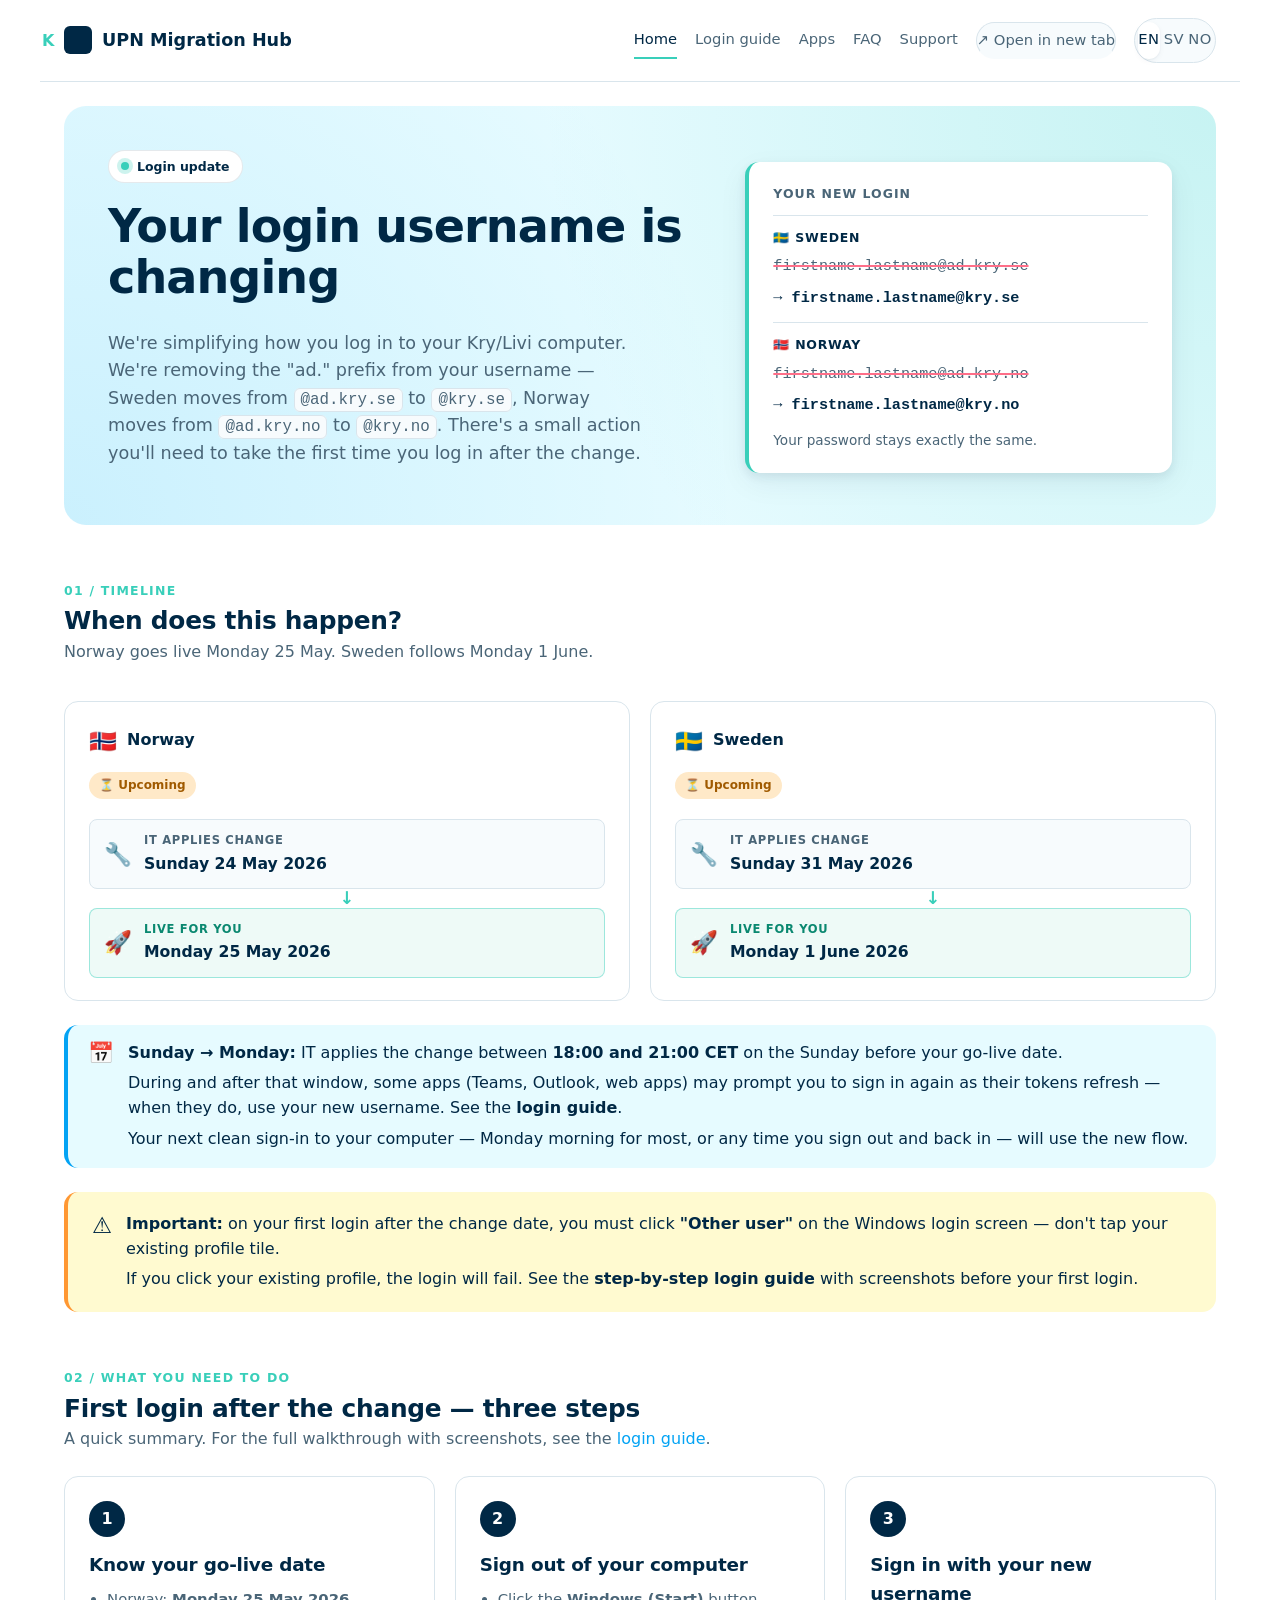
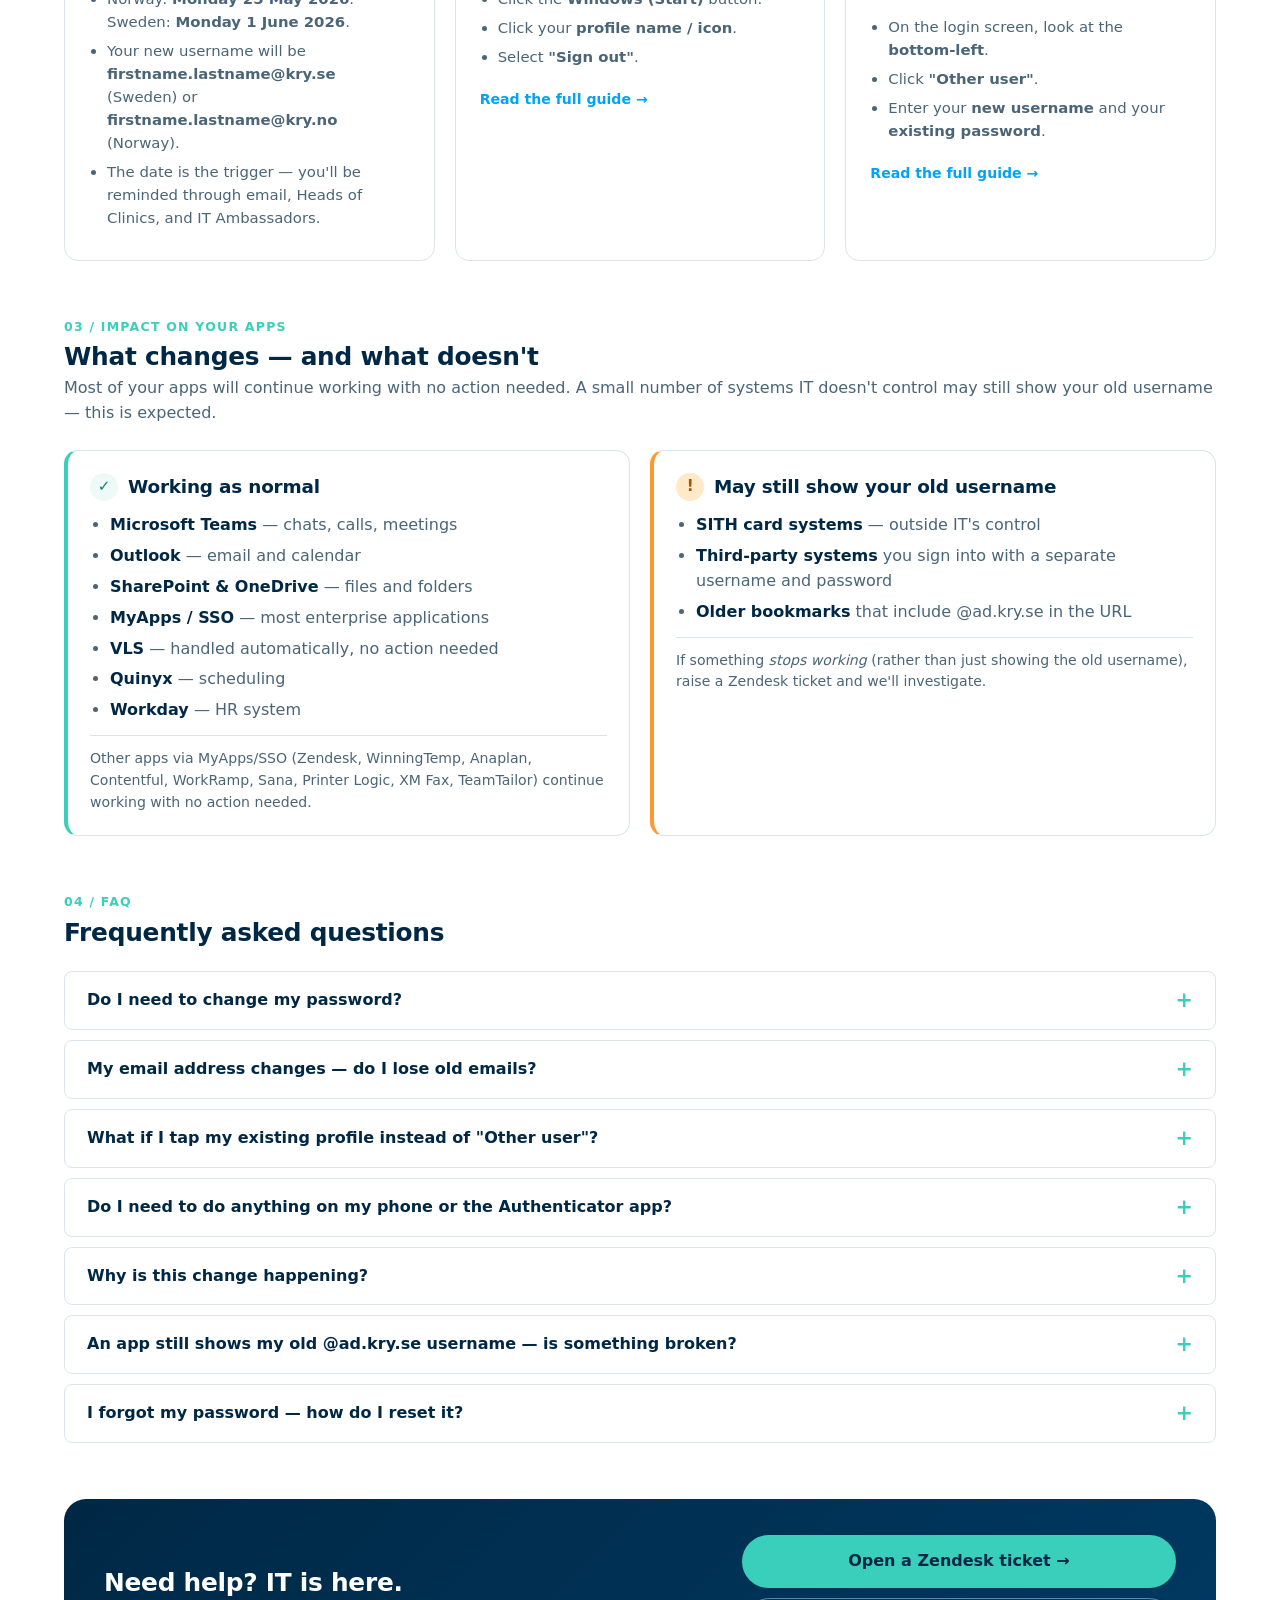
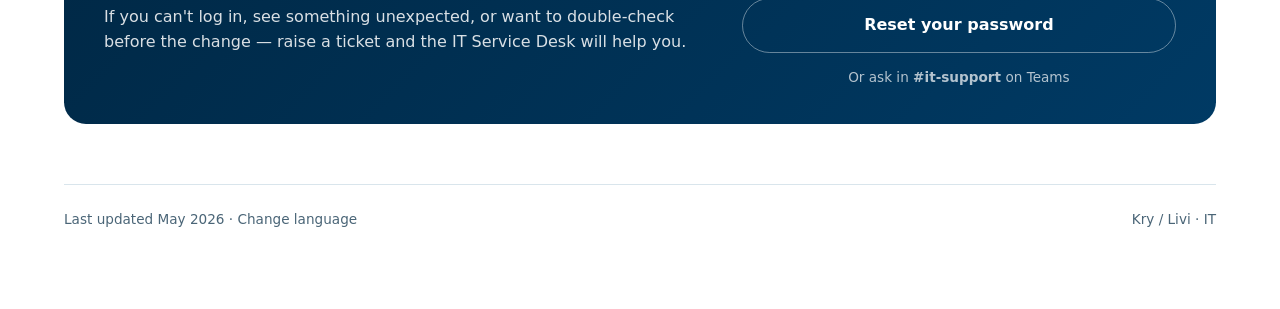
==== commit 11a186a7: "Fix Sunday note: token refresh is real, set honest expectations Previous copy claimed "your current " ====
--- a/en/index.html
+++ b/en/index.html
@@ -119,8 +119,9 @@
     <div class="info-note">
       <span class="info-note-icon">📅</span>
       <div>
-        <p><strong>Sunday → Monday:</strong> IT applies the change between <strong>18:00 and 21:00 CET</strong> on the Sunday before your go-live date. Your current session keeps working — when you next sign in (Monday morning for most), follow the <a href="./login-guide.html"><strong>login guide</strong></a>.</p>
-        <p>Working an overnight shift? Your existing session stays signed in. The new login flow applies the next time you sign out and back in.</p>
+        <p><strong>Sunday → Monday:</strong> IT applies the change between <strong>18:00 and 21:00 CET</strong> on the Sunday before your go-live date.</p>
+        <p>During and after that window, some apps (Teams, Outlook, web apps) may prompt you to sign in again as their tokens refresh — when they do, use your new username. See the <a href="./login-guide.html"><strong>login guide</strong></a>.</p>
+        <p>Your next clean sign-in to your computer — Monday morning for most, or any time you sign out and back in — will use the new flow.</p>
       </div>
     </div>
   </section>
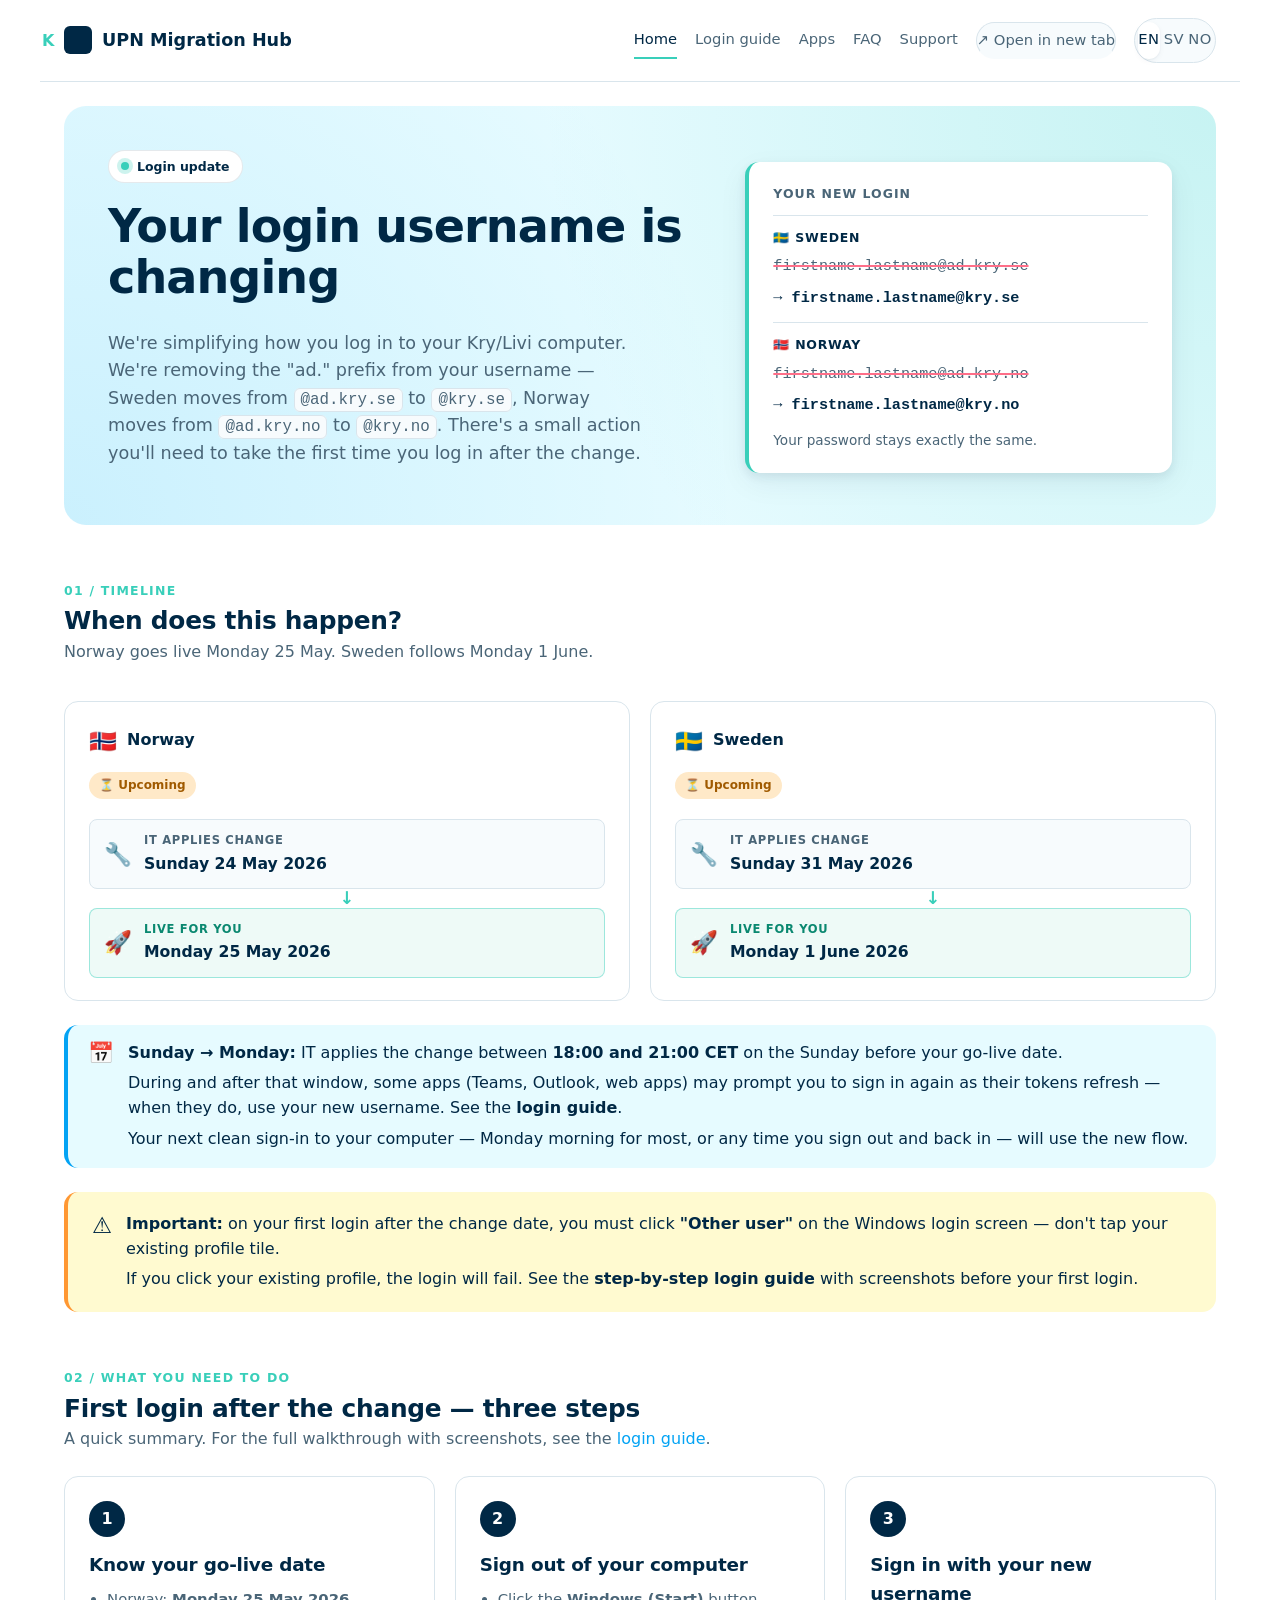
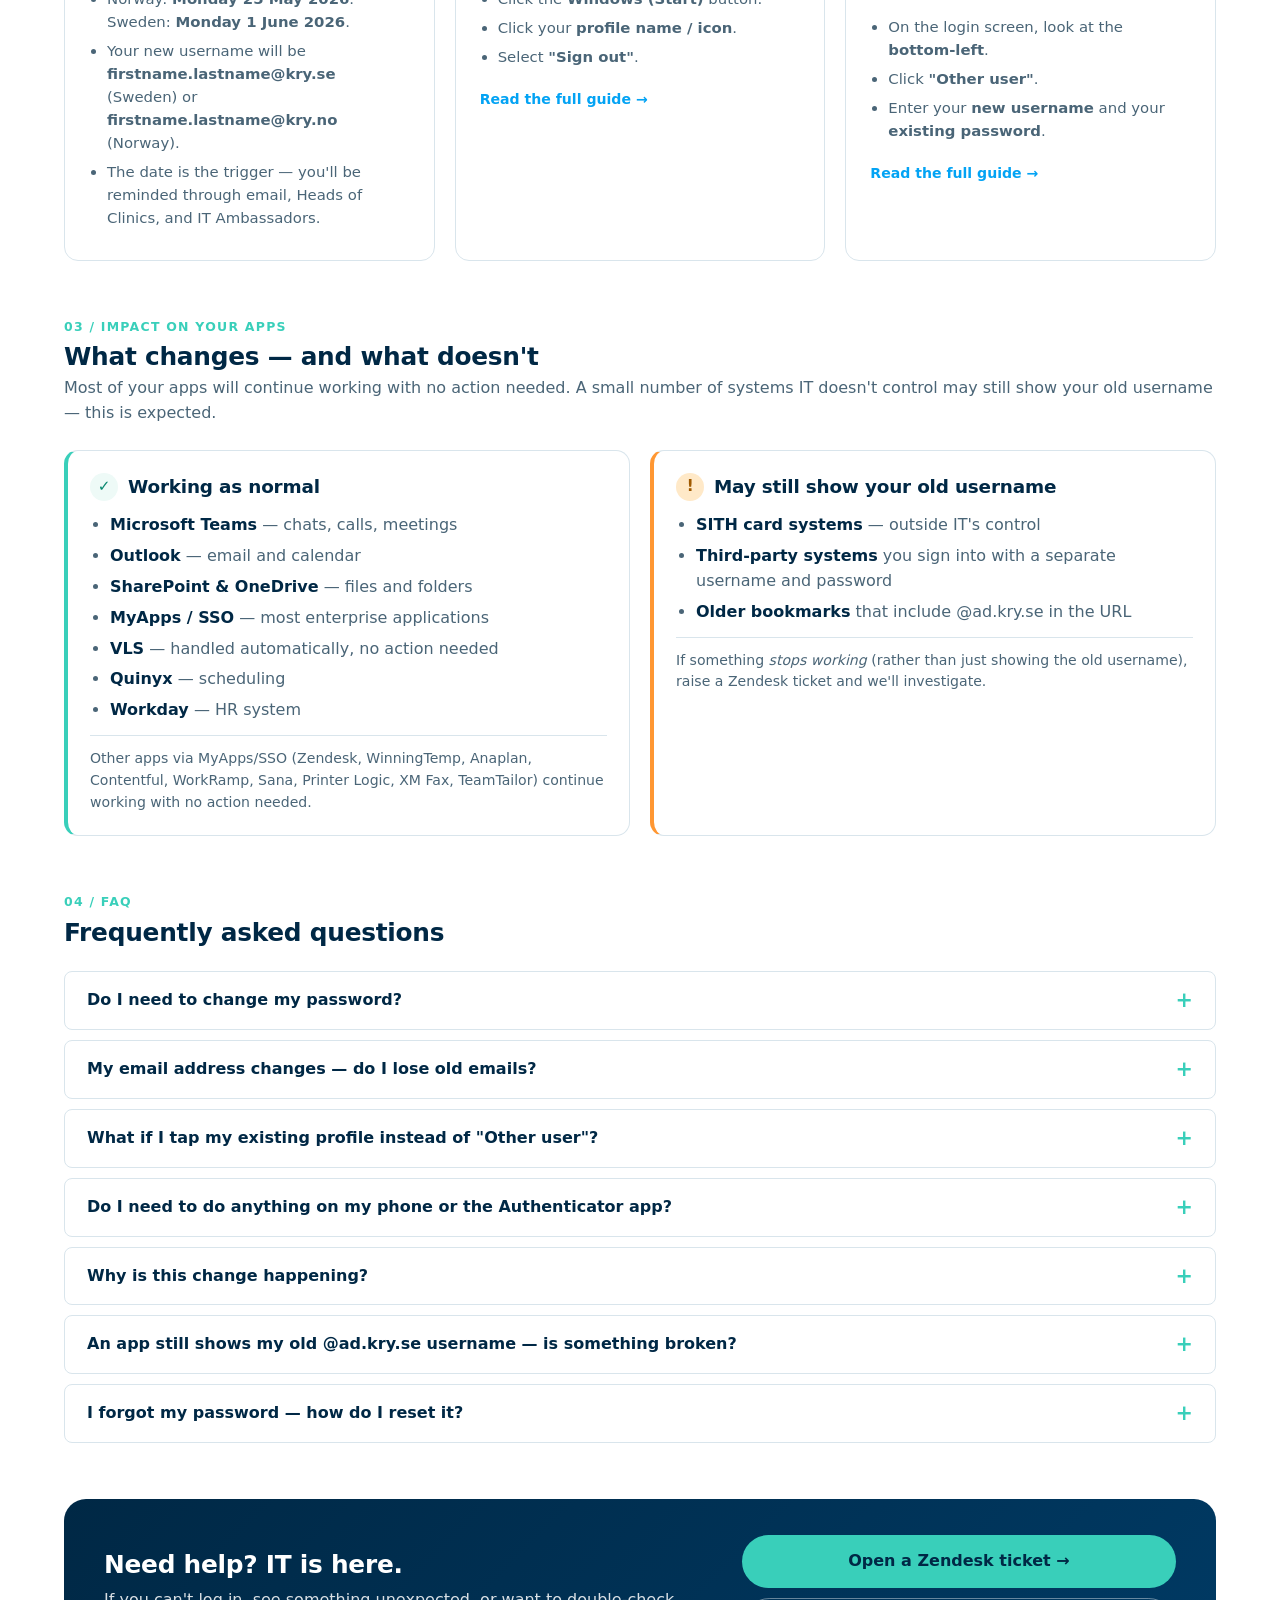
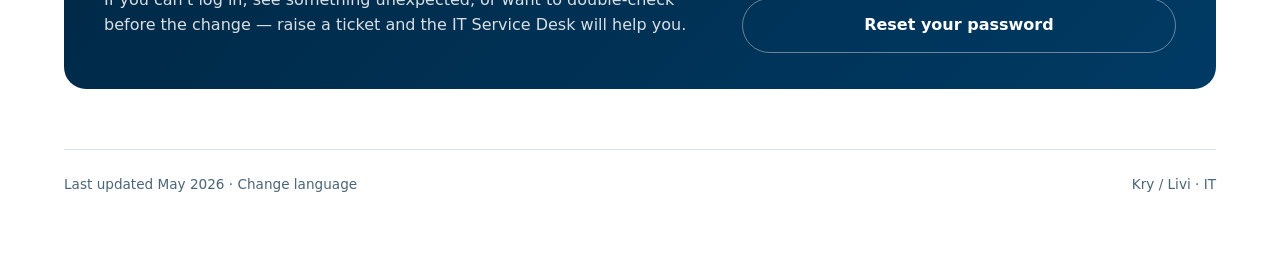
==== commit 7616158f: "Drop Teams support mentions — Zendesk/ITSM is the only support path Removes the "Or ask in #it-suppo" ====
--- a/en/index.html
+++ b/en/index.html
@@ -278,7 +278,6 @@
       <div class="support-cta">
         <a href="https://ask-it.kry.se/hc/en-us" target="_top" rel="noopener" class="btn">Open a Zendesk ticket →</a>
         <a href="https://aka.ms/sspr" target="_top" rel="noopener" class="btn btn-outline">Reset your password</a>
-        <div class="teams-note">Or ask in <strong>#it-support</strong> on Teams</div>
       </div>
     </div>
   </section>
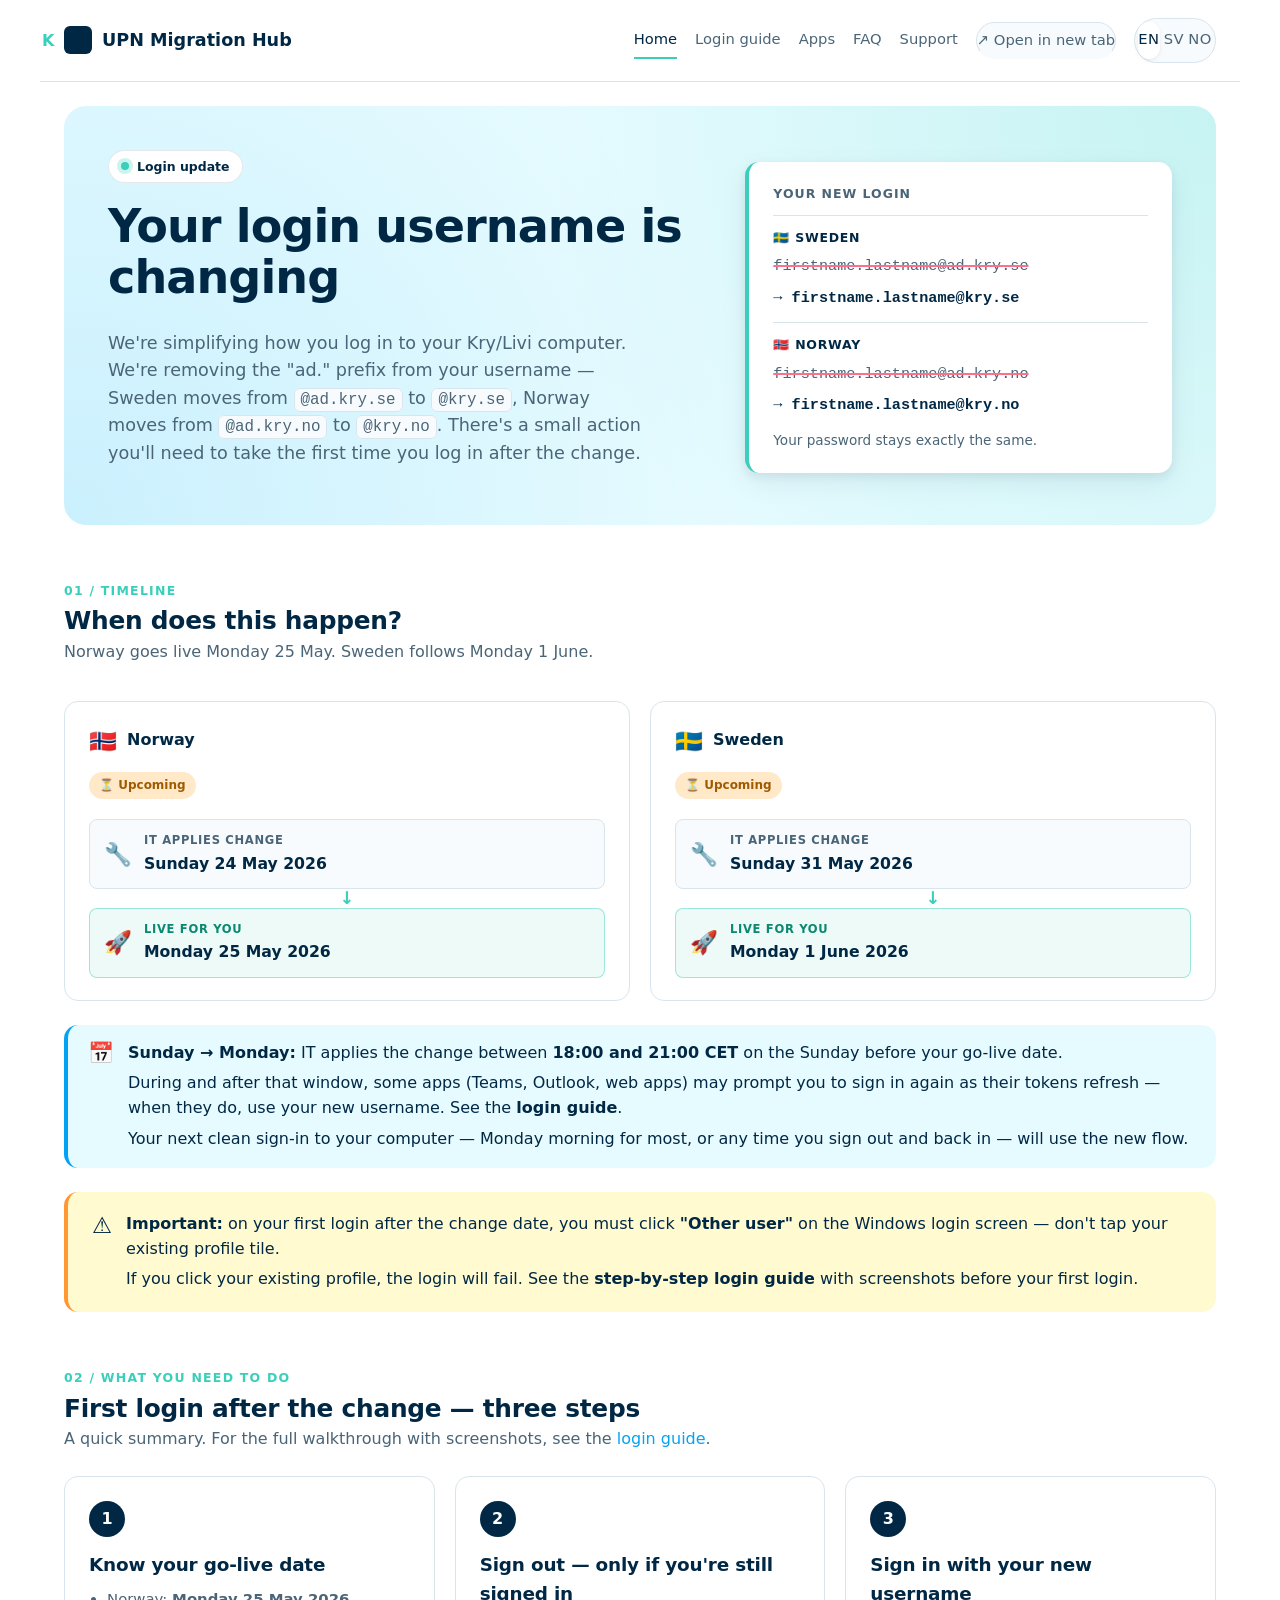
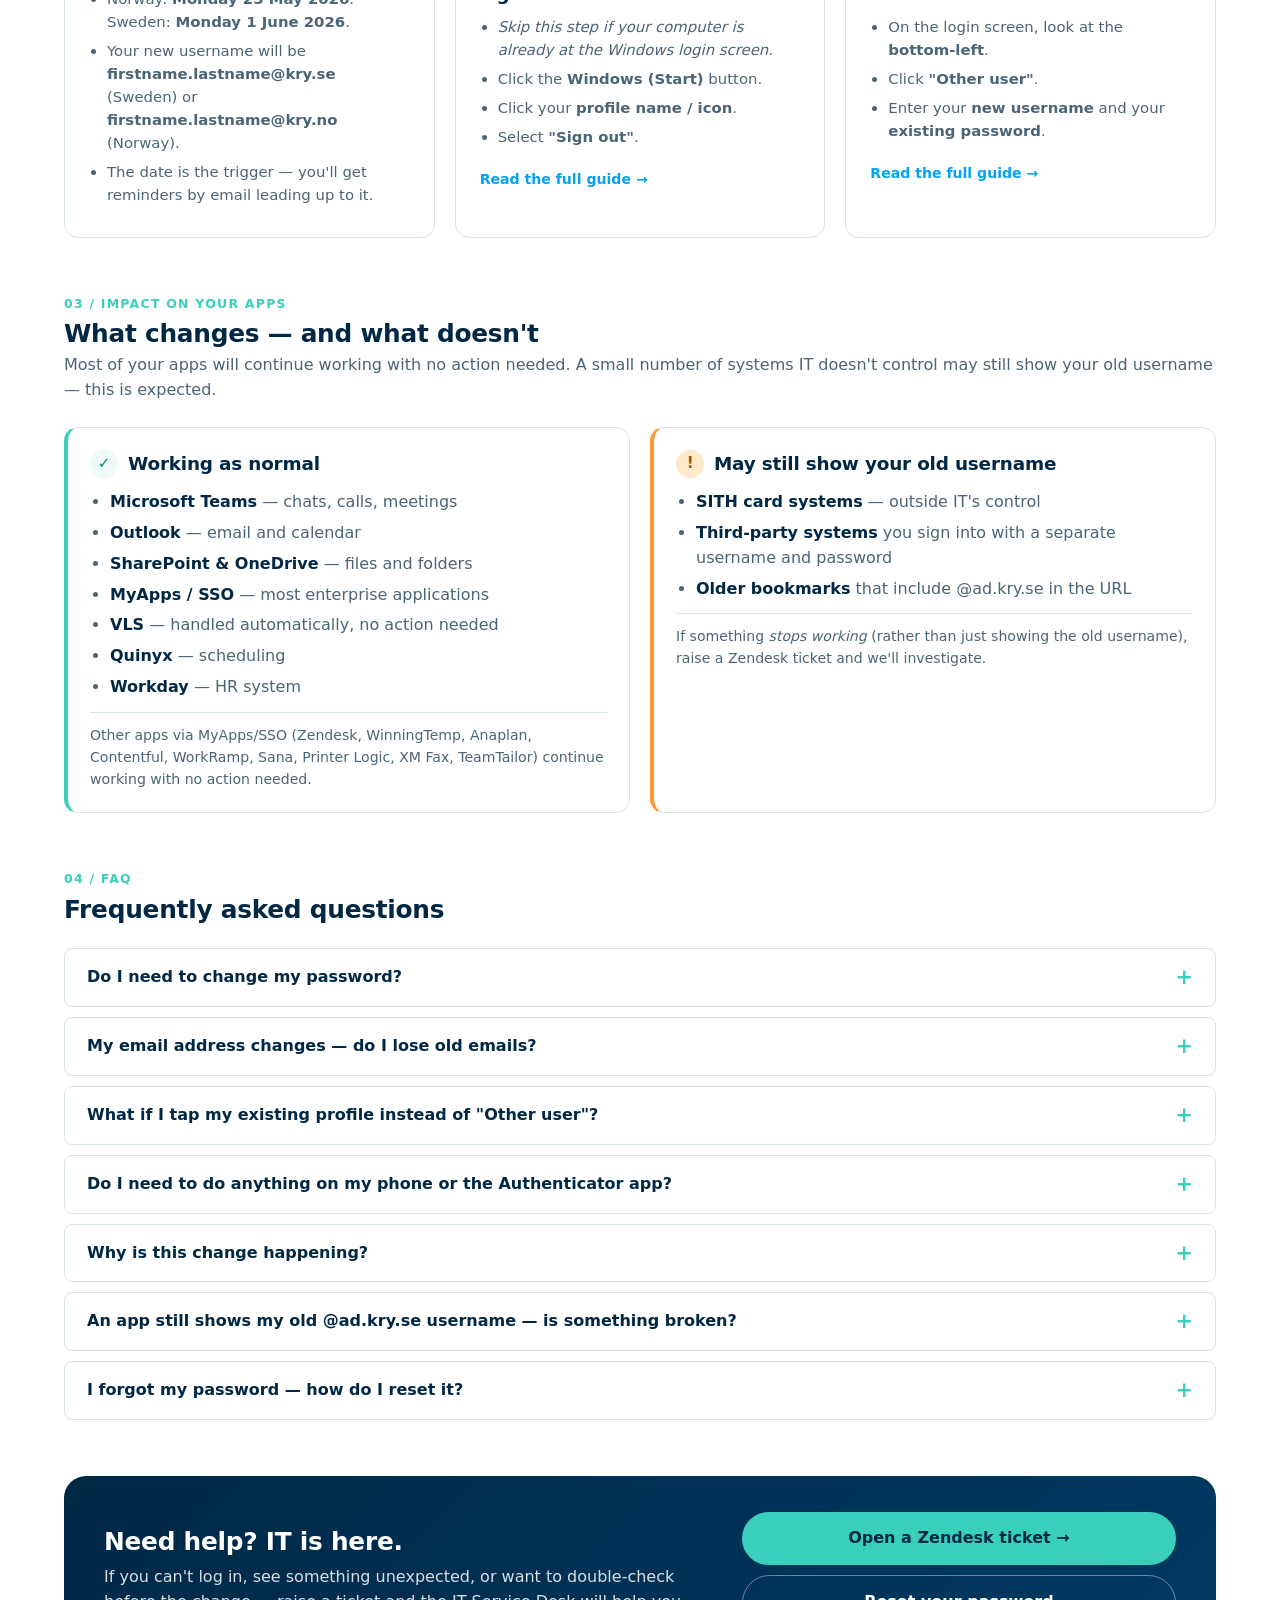
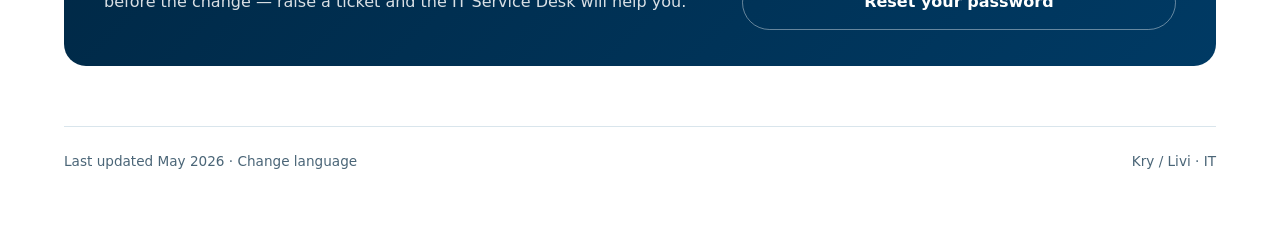
==== commit b83839c9: "Step 2 conditional + Step 1 simplification Step 2 reframed across all 6 pages: "Sign out — only if y" ====
--- a/en/index.html
+++ b/en/index.html
@@ -151,14 +151,15 @@
         <ul>
           <li>Norway: <strong>Monday 25 May 2026</strong>. Sweden: <strong>Monday 1 June 2026</strong>.</li>
           <li>Your new username will be <strong>firstname.lastname@kry.se</strong> (Sweden) or <strong>firstname.lastname@kry.no</strong> (Norway).</li>
-          <li>The date is the trigger — you'll be reminded through email, Heads of Clinics, and IT Ambassadors.</li>
+          <li>The date is the trigger — you'll get reminders by email leading up to it.</li>
         </ul>
       </div>
 
       <div class="step">
         <div class="step-num">2</div>
-        <h3>Sign out of your computer</h3>
-        <ul>
+        <h3>Sign out — only if you're still signed in</h3>
+        <ul>
+          <li><em>Skip this step if your computer is already at the Windows login screen.</em></li>
           <li>Click the <strong>Windows (Start)</strong> button.</li>
           <li>Click your <strong>profile name / icon</strong>.</li>
           <li>Select <strong>"Sign out"</strong>.</li>
--- a/assets/css/site.css
+++ b/assets/css/site.css
@@ -660,6 +660,16 @@
   margin-bottom: 14px;
 }
 .guide-step h3 { margin-bottom: 12px; }
+.guide-step .step-note {
+  background: var(--bg-soft);
+  border-left: 3px solid var(--orange-500);
+  padding: 10px 14px;
+  border-radius: 8px;
+  font-size: 0.93rem;
+  color: var(--text);
+  margin: 0 0 16px;
+}
+.guide-step .step-note strong { color: var(--blue-900); }
 .guide-step ol {
   padding-left: 20px;
   color: var(--text);
